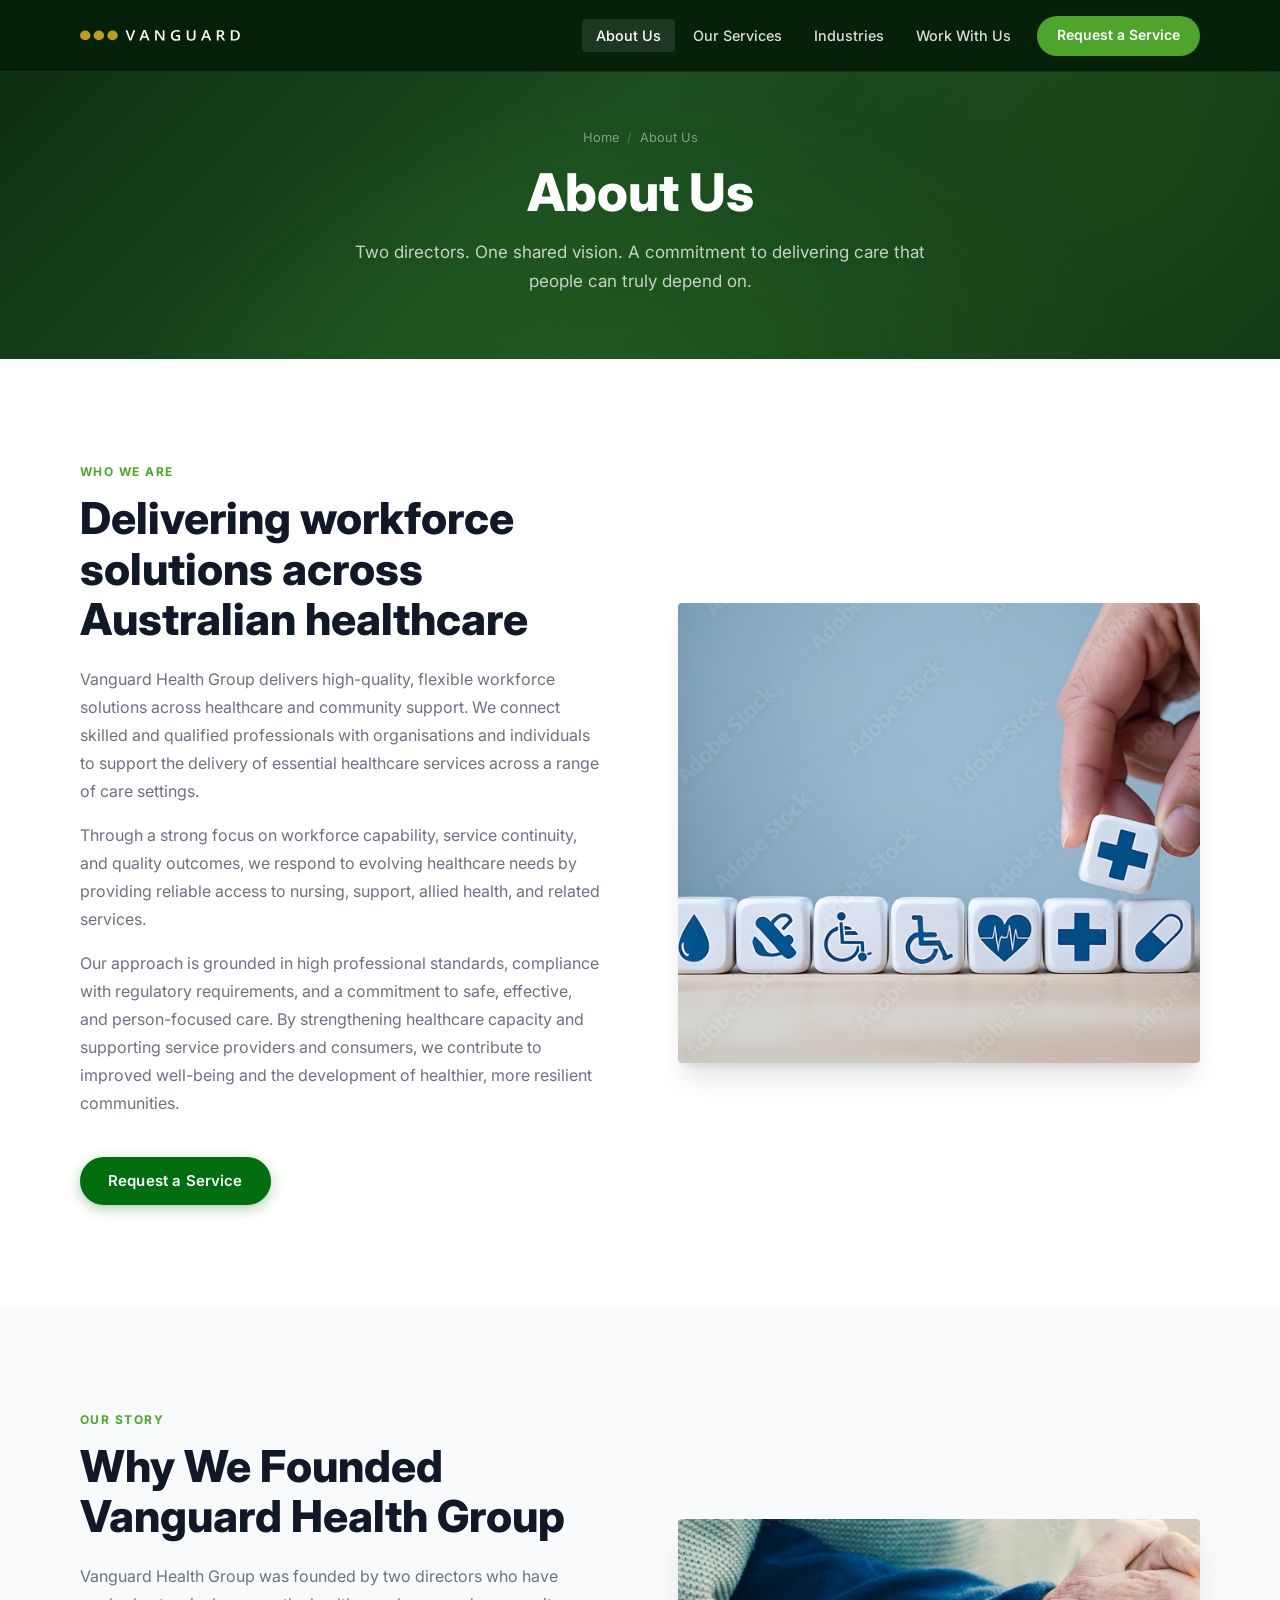
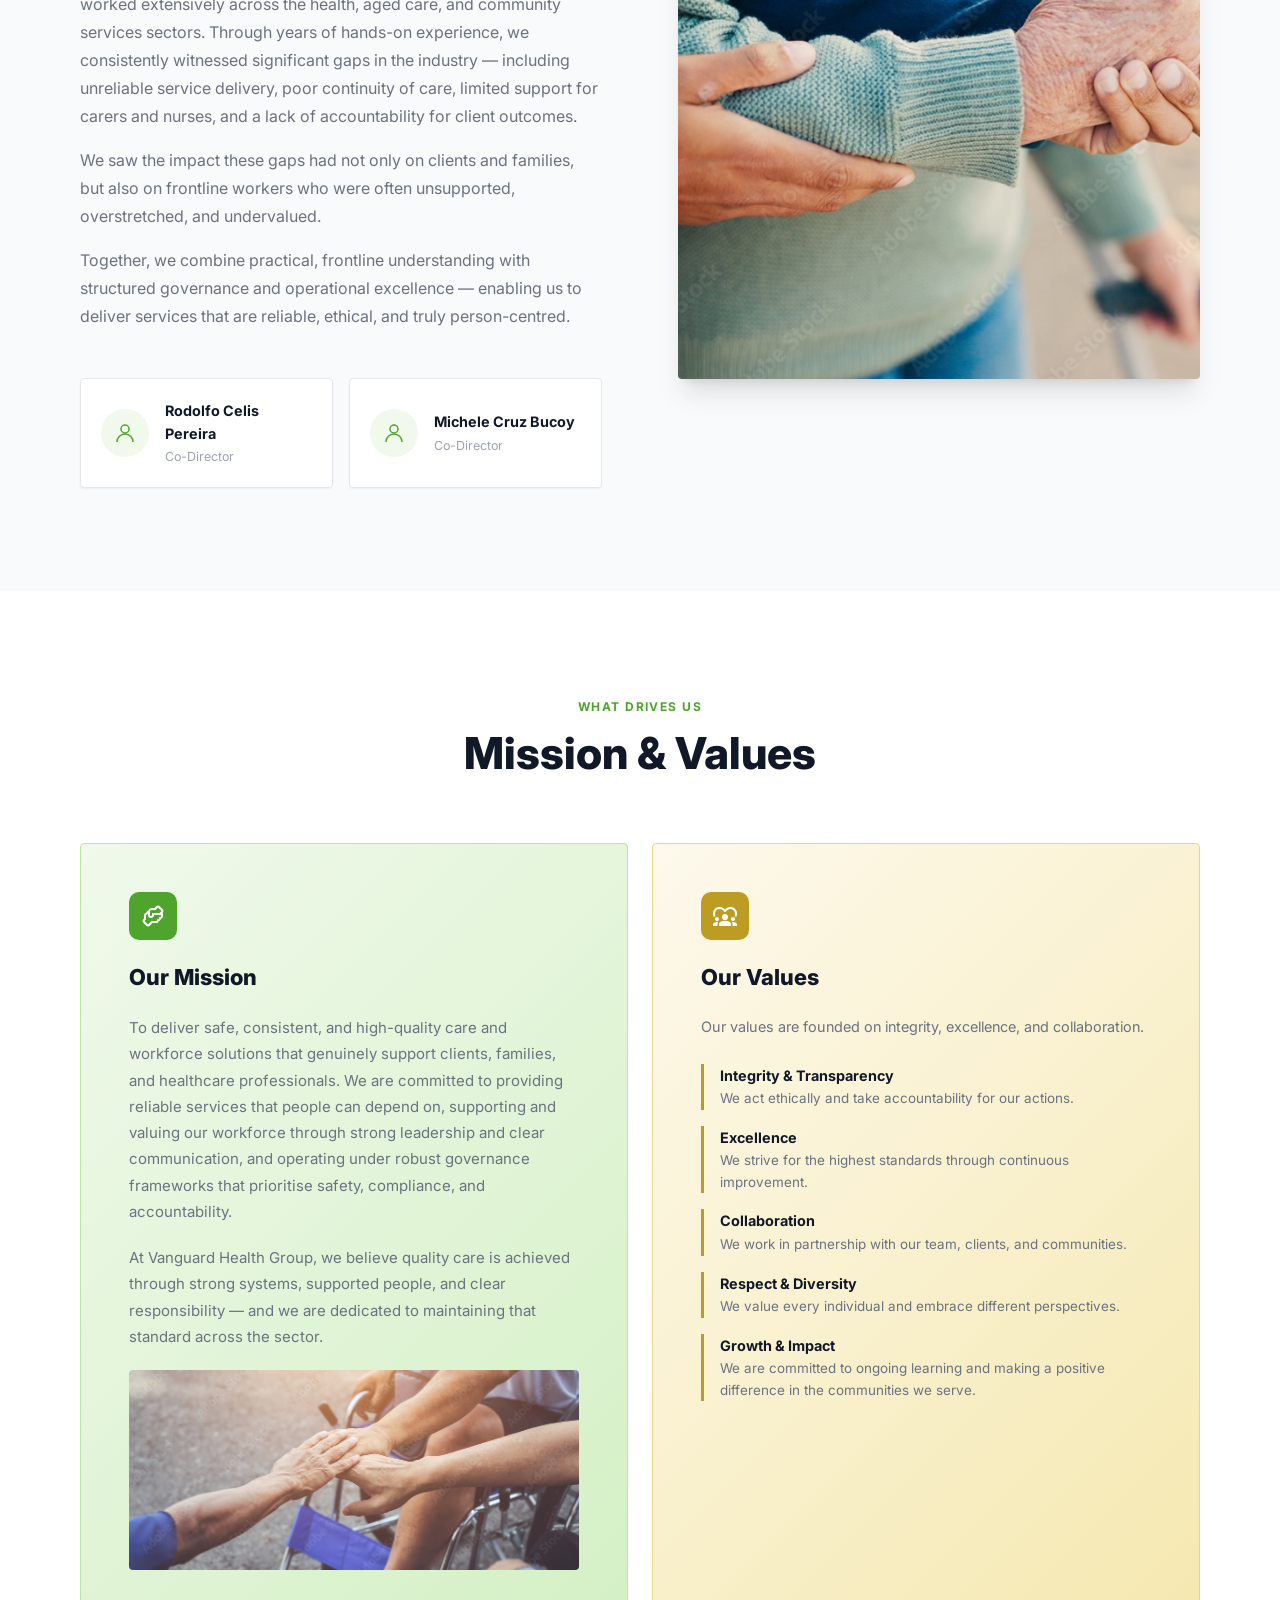
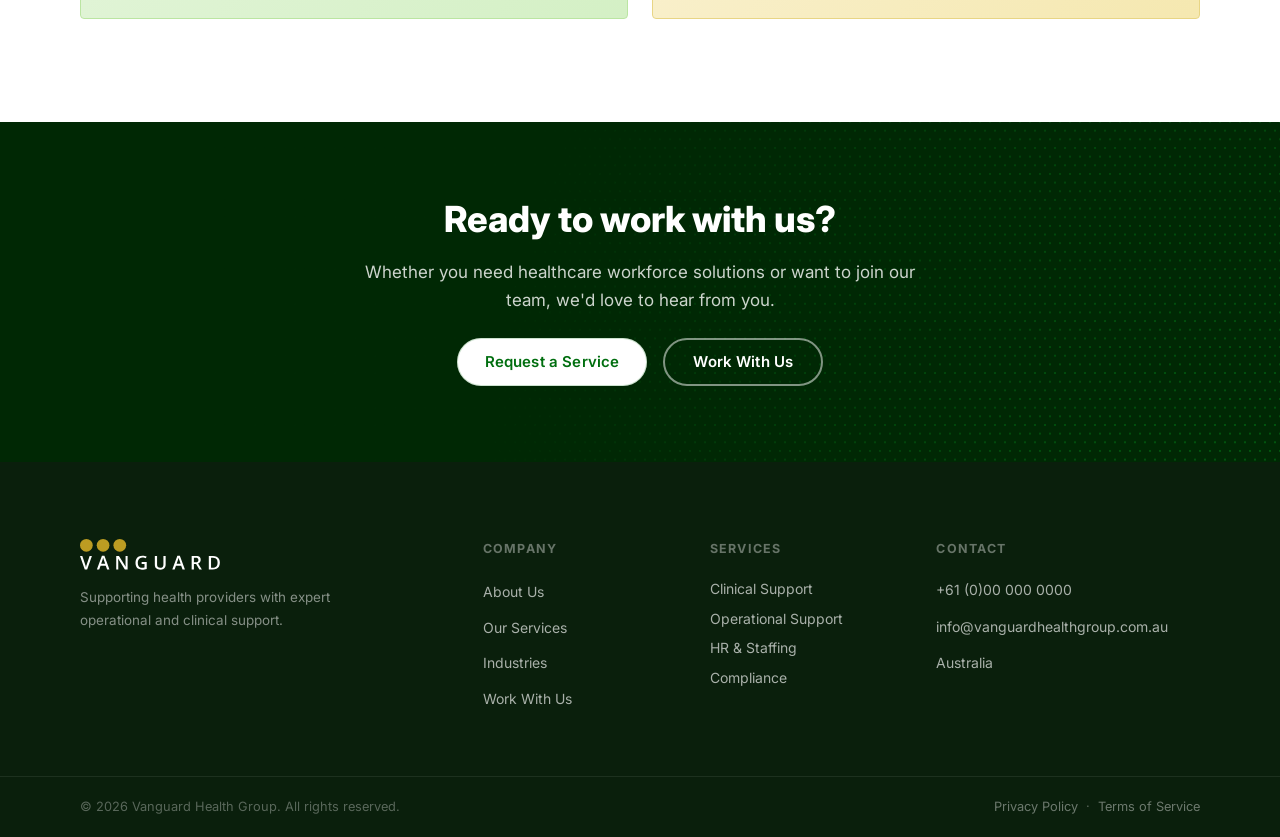
==== about.html @ d7f7c52b "Add mobile drawer, icon library, and brand logo updates - Left-side mobile nav drawer (Figma design)" ====
<!DOCTYPE html>
<html lang="en">
<head>
  <meta charset="UTF-8" />
  <meta name="viewport" content="width=device-width, initial-scale=1.0" />
  <meta name="description" content="Learn about Vanguard Health Group — our story, founding directors, mission, and values." />
  <title>About Us | Vanguard Health Group</title>
  <link rel="preconnect" href="https://fonts.googleapis.com" />
  <link rel="preconnect" href="https://fonts.gstatic.com" crossorigin />
  <link href="https://fonts.googleapis.com/css2?family=Inter:wght@300;400;500;600;700;800&display=swap" rel="stylesheet" />
  <link rel="stylesheet" href="css/styles.css" />
</head>
<body>

  <!-- ========== NAVIGATION ========== -->
  <header class="nav-wrapper" id="navbar">
    <nav class="nav container">
      <a href="index.html" class="nav-logo">
        <img src="brand_assets/Logo-TopNav.svg" alt="Vanguard Health Group" class="logo-img" />
      </a>
      <button class="nav-toggle" id="navToggle" aria-label="Toggle navigation" aria-expanded="false">
        <span></span><span></span><span></span>
      </button>
      <ul class="nav-links" id="navLinks" role="list">
        <li><a href="about.html"        class="nav-link active">About Us</a></li>
        <li><a href="services.html"     class="nav-link">Our Services</a></li>
        <li><a href="industries.html"   class="nav-link">Industries</a></li>
        <li><a href="work-with-us.html" class="nav-link">Work With Us</a></li>
        <li><a href="request.html"      class="nav-cta">Request a Service</a></li>
      </ul>
    </nav>
  </header>

  <!-- ========== MOBILE DRAWER ========== -->
  <div class="nav-drawer-overlay" id="navDrawerOverlay" aria-hidden="true"></div>
  <aside class="nav-drawer" id="navDrawer" aria-label="Site navigation" aria-hidden="true">
    <button class="drawer-close" id="drawerClose" aria-label="Close navigation">
      <svg viewBox="0 0 24 24" fill="none" stroke="currentColor" stroke-width="2" stroke-linecap="round" stroke-linejoin="round" aria-hidden="true"><line x1="18" y1="6" x2="6" y2="18"/><line x1="6" y1="6" x2="18" y2="18"/></svg>
    </button>
    <div class="drawer-logo">
      <img src="brand_assets/Logo-TopNav.svg" alt="Vanguard Health Group" class="drawer-logo-img" />
    </div>
    <div class="drawer-divider"></div>
    <nav class="drawer-nav">
      <a href="about.html" class="drawer-item active">
        <div class="drawer-icon"><img src="Icons/Individuals.svg" alt="" class="icon-img" /></div>
        <div class="drawer-labels">
          <span class="drawer-label">About Us</span>
          <span class="drawer-sub">Our story &amp; values</span>
        </div>
      </a>
      <div class="drawer-divider"></div>
      <a href="services.html" class="drawer-item">
        <div class="drawer-icon"><img src="Icons/Allied health.svg" alt="" class="icon-img" /></div>
        <div class="drawer-labels">
          <span class="drawer-label">Our Services</span>
          <span class="drawer-sub">Nursing, Support &amp; Allied health</span>
        </div>
      </a>
      <div class="drawer-divider"></div>
      <a href="industries.html" class="drawer-item">
        <div class="drawer-icon"><img src="Icons/Hospital.svg" alt="" class="icon-img" /></div>
        <div class="drawer-labels">
          <span class="drawer-label">Industries</span>
          <span class="drawer-sub">Sectors we support</span>
        </div>
      </a>
      <div class="drawer-divider"></div>
      <a href="work-with-us.html" class="drawer-item">
        <div class="drawer-icon"><img src="Icons/Nurse.svg" alt="" class="icon-img" /></div>
        <div class="drawer-labels">
          <span class="drawer-label">Work With Us</span>
          <span class="drawer-sub">Join our team</span>
        </div>
      </a>
      <div class="drawer-divider"></div>
      <a href="request.html" class="drawer-item">
        <div class="drawer-icon">
          <svg class="drawer-svg-icon" viewBox="0 0 24 24" fill="none" stroke="currentColor" stroke-width="1.5" stroke-linecap="round" stroke-linejoin="round" aria-hidden="true"><path d="M6.62 10.79a15.05 15.05 0 0 0 6.59 6.59l2.2-2.2a1 1 0 0 1 1.02-.24 11.36 11.36 0 0 0 3.57.57 1 1 0 0 1 1 1V20a1 1 0 0 1-1 1A17 17 0 0 1 3 4a1 1 0 0 1 1-1h3.5a1 1 0 0 1 1 1 11.36 11.36 0 0 0 .57 3.57 1 1 0 0 1-.25 1.02z"/></svg>
        </div>
        <div class="drawer-labels">
          <span class="drawer-label">Request a Service</span>
          <span class="drawer-sub">Contact us to request our services</span>
        </div>
      </a>
      <div class="drawer-divider"></div>
    </nav>
    <div class="drawer-footer">
      <p><a href="tel:+61000000000">+61 000 000 000</a></p>
      <p><a href="mailto:info@vanguardhealthgroup.com.au">info@vanguardhealthgroup.com.au</a></p>
      <p>&copy; 2026 Vanguard Health Group.<br>All rights reserved.</p>
    </div>
  </aside>

  <main>

    <!-- ========== PAGE HERO ========== -->
    <div class="page-hero">
      <div class="page-hero-content container">
        <nav class="breadcrumb" aria-label="Breadcrumb">
          <a href="index.html">Home</a>
          <span class="breadcrumb-sep" aria-hidden="true">/</span>
          <span>About Us</span>
        </nav>
        <h1>About Us</h1>
        <p>Two directors. One shared vision. A commitment to delivering care that people can truly depend on.</p>
      </div>
    </div>

    <!-- ========== WHO WE ARE ========== -->
    <section class="section" aria-labelledby="who-we-are-heading">
      <div class="container split-layout">
        <div class="split-content">
          <span class="section-label">Who We Are</span>
          <h2 id="who-we-are-heading" class="section-heading">Delivering workforce solutions across Australian healthcare</h2>
          <p class="section-text">
            Vanguard Health Group delivers high-quality, flexible workforce solutions across healthcare and community support. We connect skilled and qualified professionals with organisations and individuals to support the delivery of essential healthcare services across a range of care settings.
          </p>
          <p class="section-text">
            Through a strong focus on workforce capability, service continuity, and quality outcomes, we respond to evolving healthcare needs by providing reliable access to nursing, support, allied health, and related services.
          </p>
          <p class="section-text">
            Our approach is grounded in high professional standards, compliance with regulatory requirements, and a commitment to safe, effective, and person-focused care. By strengthening healthcare capacity and supporting service providers and consumers, we contribute to improved well-being and the development of healthier, more resilient communities.
          </p>
          <a href="request.html" class="btn btn-primary">Request a Service</a>
        </div>
        <div class="split-visual">
          <img
            src="brand_assets/AboutUs_Delivering workforce.jpeg"
            alt="Vanguard Health Group workforce professionals"
            class="split-img"
          />
        </div>
      </div>
    </section>

    <!-- ========== WHY WE FOUNDED ========== -->
    <section class="section founders-section" aria-labelledby="founders-heading">
      <div class="container split-layout split-layout--reverse">
        <div class="split-visual">
          <img
            src="brand_assets/AboutUs_Whywefounded.jpeg"
            alt="Vanguard Health Group founders and community"
            class="split-img"
          />
        </div>
        <div class="split-content">
          <span class="section-label">Our Story</span>
          <h2 id="founders-heading" class="section-heading">Why We Founded Vanguard Health Group</h2>
          <p class="section-text">
            Vanguard Health Group was founded by two directors who have worked extensively across the health, aged care, and community services sectors. Through years of hands-on experience, we consistently witnessed significant gaps in the industry — including unreliable service delivery, poor continuity of care, limited support for carers and nurses, and a lack of accountability for client outcomes.
          </p>
          <p class="section-text">
            We saw the impact these gaps had not only on clients and families, but also on frontline workers who were often unsupported, overstretched, and undervalued.
          </p>
          <p class="section-text">
            Together, we combine practical, frontline understanding with structured governance and operational excellence — enabling us to deliver services that are reliable, ethical, and truly person-centred.
          </p>
          <div class="directors-grid">
            <div class="director-card">
              <div class="director-avatar" aria-hidden="true">
                <svg viewBox="0 0 24 24" fill="none" stroke="currentColor" stroke-width="1.5"><circle cx="12" cy="8" r="4"/><path d="M20 21a8 8 0 1 0-16 0"/></svg>
              </div>
              <div class="director-info">
                <strong>Rodolfo Celis Pereira</strong>
                <span>Co-Director</span>
              </div>
            </div>
            <div class="director-card">
              <div class="director-avatar" aria-hidden="true">
                <svg viewBox="0 0 24 24" fill="none" stroke="currentColor" stroke-width="1.5"><circle cx="12" cy="8" r="4"/><path d="M20 21a8 8 0 1 0-16 0"/></svg>
              </div>
              <div class="director-info">
                <strong>Michele Cruz Bucoy</strong>
                <span>Co-Director</span>
              </div>
            </div>
          </div>
        </div>
      </div>
    </section>

    <!-- ========== MISSION & VALUES ========== -->
    <section class="section mission-section" aria-labelledby="mission-heading">
      <div class="container">
        <div class="section-header">
          <span class="section-label">What Drives Us</span>
          <h2 id="mission-heading" class="section-heading">Mission &amp; Values</h2>
        </div>
        <div class="mission-grid">
          <div class="mission-card mission-card--green">
            <div class="mission-icon" aria-hidden="true">
              <img src="Icons/Mission.svg" alt="" class="icon-img" />
            </div>
            <h3>Our Mission</h3>
            <p>
              To deliver safe, consistent, and high-quality care and workforce solutions that genuinely support clients, families, and healthcare professionals. We are committed to providing reliable services that people can depend on, supporting and valuing our workforce through strong leadership and clear communication, and operating under robust governance frameworks that prioritise safety, compliance, and accountability.
            </p>
            <p>
              At Vanguard Health Group, we believe quality care is achieved through strong systems, supported people, and clear responsibility — and we are dedicated to maintaining that standard across the sector.
            </p>
            <img
              src="brand_assets/AboutUs_Mission&Values.jpeg"
              alt="Vanguard Health Group mission in action"
              class="card-img"
            />
          </div>
          <div class="mission-card mission-card--gold">
            <div class="mission-icon" aria-hidden="true">
              <img src="Icons/Values.svg" alt="" class="icon-img" />
            </div>
            <h3>Our Values</h3>
            <p style="font-size:.9rem;color:var(--text-light);line-height:1.7;margin-bottom:.25rem;">
              Our values are founded on integrity, excellence, and collaboration.
            </p>
            <ul class="values-list">
              <li>
                <strong>Integrity &amp; Transparency</strong>
                <span>We act ethically and take accountability for our actions.</span>
              </li>
              <li>
                <strong>Excellence</strong>
                <span>We strive for the highest standards through continuous improvement.</span>
              </li>
              <li>
                <strong>Collaboration</strong>
                <span>We work in partnership with our team, clients, and communities.</span>
              </li>
              <li>
                <strong>Respect &amp; Diversity</strong>
                <span>We value every individual and embrace different perspectives.</span>
              </li>
              <li>
                <strong>Growth &amp; Impact</strong>
                <span>We are committed to ongoing learning and making a positive difference in the communities we serve.</span>
              </li>
            </ul>
          </div>
        </div>
      </div>
    </section>

    <!-- ========== CTA BANNER ========== -->
    <section class="cta-banner" aria-labelledby="about-cta-heading">
      <div class="cta-dots-bg" aria-hidden="true"></div>
      <div class="container cta-banner-inner">
        <h2 id="about-cta-heading">Ready to work with us?</h2>
        <p>Whether you need healthcare workforce solutions or want to join our team, we'd love to hear from you.</p>
        <div class="cta-banner-actions">
          <a href="request.html"      class="btn btn-secondary">Request a Service</a>
          <a href="work-with-us.html" class="btn btn-outline">Work With Us</a>
        </div>
      </div>
    </section>

  </main>

  <!-- ========== FOOTER ========== -->
  <footer class="footer">
    <div class="container footer-grid">
      <div class="footer-brand">
        <a href="index.html" class="footer-brand-logo">
          <img src="brand_assets/Logo-Footer.svg" alt="Vanguard Health Group" class="footer-logo-img" />
        </a>
        <p class="footer-desc">Supporting health providers with expert operational and clinical support.</p>
      </div>
      <div class="footer-nav">
        <h4>Company</h4>
        <ul role="list">
          <li><a href="about.html">About Us</a></li>
          <li><a href="services.html">Our Services</a></li>
          <li><a href="industries.html">Industries</a></li>
          <li><a href="work-with-us.html">Work With Us</a></li>
        </ul>
      </div>
      <div class="footer-services">
        <h4>Services</h4>
        <ul role="list">
          <li>Clinical Support</li>
          <li>Operational Support</li>
          <li>HR &amp; Staffing</li>
          <li>Compliance</li>
        </ul>
      </div>
      <div class="footer-contact">
        <h4>Contact</h4>
        <address>
          <p><a href="tel:+61000000000">+61 (0)00 000 0000</a></p>
          <p><a href="mailto:info@vanguardhealthgroup.com.au">info@vanguardhealthgroup.com.au</a></p>
          <p>Australia</p>
        </address>
      </div>
    </div>
    <div class="footer-bottom">
      <div class="container footer-bottom-inner">
        <p>&copy; 2026 Vanguard Health Group. All rights reserved.</p>
        <p class="footer-legal"><a href="#">Privacy Policy</a> &nbsp;&middot;&nbsp; <a href="#">Terms of Service</a></p>
      </div>
    </div>
  </footer>

  <script src="js/main.js"></script>
</body>
</html>
---- css/styles.css ----
/* ============================================================
   VANGUARD HEALTH GROUP — Stylesheet
   Brand: Green #4fa42d / Gold #BC9C22
   ============================================================ */

/* ── Variables ───────────────────────────────────────────── */
:root {
  --green-main:     #4fa42d;
  --green-dark:     #006E0F;
  --green-light:    #73c93f;
  --green-inactive: #bbe5a2;
  --green-bg:       #f0f9eb;

  --gold-main:  #BC9C22;
  --gold-dark:  #9b7818;
  --gold-light: #d0b427;

  --white:    #ffffff;
  --gray-50:  #f9fafb;
  --gray-100: #f3f4f6;
  --gray-200: #e5e7eb;
  --gray-300: #d1d5db;
  --gray-400: #9ca3af;
  --gray-600: #4b5563;
  --gray-700: #374151;
  --gray-800: #1f2937;
  --gray-900: #111827;

  --text:       #1f2937;
  --text-light: #6b7280;
  --text-muted: #9ca3af;

  --shadow-sm:  0 1px 2px 0 rgba(0,0,0,.05);
  --shadow-md:  0 4px 6px -1px rgba(0,0,0,.1), 0 2px 4px -2px rgba(0,0,0,.1);
  --shadow-lg:  0 10px 15px -3px rgba(0,0,0,.1), 0 4px 6px -4px rgba(0,0,0,.1);
  --shadow-xl:  0 20px 25px -5px rgba(0,0,0,.1), 0 8px 10px -6px rgba(0,0,0,.1);

  --radius-sm: 4px;
  --radius:    10px;
  --radius-lg: 4px;
  --radius-xl: 4px;

  --transition: 0.25s ease;
  --font: 'Inter', system-ui, -apple-system, sans-serif;
  --max-w: 1200px;
  --nav-h: 72px;

  /* ── Button token system ─────────────────────────────────── */
  --btn-primary:              var(--green-main);
  --btn-primary-dark:         var(--green-dark);
  --btn-primary-hover:        rgba(79,164,45,.10);
  --btn-primary-hover-dark:   rgba(0,110,15,.10);
  --btn-neutral:              #5c5c5c;
  --btn-neutral-dark:         #414958;
  --btn-neutral-hover:        #626d84;
  --btn-neutral-hover-dark:   #363d49;
  --btn-neutral-soft:         #ebebeb;
  --btn-focus-ring:           var(--green-main);
  --btn-text:                 #5c5c5c;
  --btn-text-hover:           #171717;
  --btn-hover-overlay:        rgba(43,48,59,.05);
  --btn-shadow-base:          0px 1px 2px 0px rgba(14,18,27,.06);
  --btn-shadow-primary:       var(--btn-shadow-base), inset 0 0 0 1px var(--btn-primary);
  --btn-shadow-neutral:       var(--btn-shadow-base), inset 0 0 0 1px var(--btn-neutral-soft);
  --btn-shadow-focus:         0 0 0 3px var(--btn-focus-ring);
  --btn-border-radius:        100px;
  --btn-font-weight:          600;
  --btn-font-size:            .9375rem;
  --btn-transition:           background-color .15s ease-in-out,
                              box-shadow .15s ease-in-out,
                              color .15s ease-in-out,
                              transform .15s ease-in-out;
}

/* ── Reset ───────────────────────────────────────────────── */
*,
*::before,
*::after { box-sizing: border-box; margin: 0; padding: 0; }

html {
  scroll-behavior: smooth;
  scroll-padding-top: var(--nav-h);
  font-size: 16px;
  -webkit-text-size-adjust: 100%;
}

body {
  font-family: var(--font);
  color: var(--text);
  background: var(--white);
  line-height: 1.6;
  -webkit-font-smoothing: antialiased;
}

img, svg { display: block; }
a { color: inherit; text-decoration: none; }
ul { list-style: none; }
button { cursor: pointer; border: none; background: none; font-family: inherit; }
input, select, textarea { font-family: inherit; }

/* ── Utility ─────────────────────────────────────────────── */
.container {
  max-width: var(--max-w);
  margin-inline: auto;
  padding-inline: clamp(1rem, 4vw, 2.5rem);
}

.section {
  padding-block: clamp(4rem, 8vw, 7rem);
}

.section-label {
  display: inline-block;
  font-size: 0.75rem;
  font-weight: 700;
  letter-spacing: 0.12em;
  text-transform: uppercase;
  color: var(--green-main);
  margin-bottom: 0.75rem;
}

.section-label--light { color: var(--green-light); }

.section-heading {
  font-size: clamp(1.75rem, 3.5vw, 2.75rem);
  font-weight: 800;
  line-height: 1.15;
  color: var(--gray-900);
  margin-bottom: 1.25rem;
}

.section-heading--light { color: var(--white); }

.section-text {
  font-size: 1rem;
  color: var(--text-light);
  line-height: 1.75;
  margin-bottom: 1rem;
  max-width: 60ch;
}

.section-text--light { color: rgba(255,255,255,.82); }

.section-header {
  text-align: center;
  max-width: 680px;
  margin-inline: auto;
  margin-bottom: clamp(2.5rem, 5vw, 4rem);
}

.section-intro {
  font-size: 1.0625rem;
  color: var(--text-light);
}

/* ── Button System ───────────────────────────────────────── */
.btn {
  position: relative;
  overflow: hidden;
  display: inline-flex;
  align-items: center;
  justify-content: center;
  gap: .5rem;
  padding: 0 1.75rem;
  height: 48px;
  min-width: 160px;
  border-radius: var(--btn-border-radius);
  font-size: var(--btn-font-size);
  font-weight: var(--btn-font-weight);
  letter-spacing: .01em;
  white-space: nowrap;
  border: 0;
  cursor: pointer;
  font-family: var(--font);
  line-height: 1.25rem;
  text-align: center;
  text-decoration: none;
  transition: var(--btn-transition);
}

.btn:focus-visible {
  outline: none;
  box-shadow: var(--btn-shadow-focus);
}

.btn:disabled { opacity: .5; cursor: not-allowed; }
.btn svg { width: 16px; height: 16px; flex-shrink: 0; }

/* Size modifiers */
.btn--sm  { height: 40px; padding: 0 1.25rem; font-size: .875rem;  min-width: 120px; }
.btn--xs  { height: 34px; padding: 0 1rem;    font-size: .8125rem; min-width: 0; }
.btn--xxs { height: 28px; padding: 0 .75rem;  font-size: .75rem;   min-width: 0; }
.btn--full { width: 100%; min-width: 0; }
.btn--icon { width: 48px; padding: 0; min-width: 0; }

/* Primary filled — green dark */
.btn-primary {
  background: var(--green-dark);
  color: var(--white);
  box-shadow: var(--btn-shadow-base), 0 4px 14px rgba(0,110,15,.3);
}
.btn-primary:hover:not(:disabled) {
  background: var(--green-main);
  box-shadow: 0 6px 20px rgba(79,164,45,.35);
  transform: translateY(-1px);
}

/* Primary stroke — outlined green */
.btn-primary-stroke {
  background: var(--white);
  color: var(--btn-primary);
  box-shadow: var(--btn-shadow-primary);
}
.btn-primary-stroke:hover:not(:disabled) {
  background: var(--btn-primary-hover);
  box-shadow: var(--btn-shadow-base);
}

/* Primary lighter — tinted green bg */
.btn-primary-lighter {
  background: color-mix(in srgb, var(--btn-primary) 10%, transparent);
  color: var(--btn-primary);
}
.btn-primary-lighter:hover:not(:disabled) {
  background: color-mix(in srgb, var(--btn-primary) 20%, transparent);
}

/* Primary ghost — text only */
.btn-primary-ghost { color: var(--btn-primary); }
.btn-primary-ghost:hover:not(:disabled) {
  background: var(--btn-primary-hover);
}

/* Secondary — white with green-dark text */
.btn-secondary {
  background: var(--white);
  color: var(--green-dark);
  box-shadow: var(--btn-shadow-base), inset 0 0 0 1px rgba(0,110,15,.2);
}
.btn-secondary:hover:not(:disabled) {
  background: var(--green-bg);
  box-shadow: var(--btn-shadow-base), inset 0 0 0 1px var(--green-dark);
  transform: translateY(-1px);
}

/* Neutral filled */
.btn-neutral-filled {
  background: var(--btn-neutral);
  color: var(--white);
  box-shadow: var(--btn-shadow-base);
}
.btn-neutral-filled:hover:not(:disabled) {
  background: var(--btn-neutral-hover);
}

/* Neutral stroke */
.btn-neutral-stroke {
  background: var(--white);
  color: var(--btn-text);
  box-shadow: var(--btn-shadow-neutral);
}
.btn-neutral-stroke:hover:not(:disabled) {
  color: var(--btn-text-hover);
  background: transparent;
}

/* Neutral lighter */
.btn-neutral-lighter {
  background: color-mix(in srgb, var(--btn-neutral) 10%, transparent);
  color: var(--btn-neutral);
}
.btn-neutral-lighter:hover:not(:disabled) {
  background: color-mix(in srgb, var(--btn-neutral) 20%, transparent);
}

/* Neutral ghost */
.btn-neutral-ghost { color: var(--btn-neutral); }
.btn-neutral-ghost:hover:not(:disabled) {
  background: var(--btn-hover-overlay);
}

/* Outline light — for dark backgrounds */
.btn-outline {
  background: transparent;
  color: var(--white);
  border: 2px solid rgba(255,255,255,.5);
}
.btn-outline:hover:not(:disabled) {
  background: rgba(255,255,255,.10);
  border-color: var(--white);
}

/* Outline dark — for light backgrounds */
.btn-outline-dark {
  background: transparent;
  color: var(--btn-primary);
  box-shadow: var(--btn-shadow-primary);
}
.btn-outline-dark:hover:not(:disabled) {
  background: var(--btn-primary-hover);
  box-shadow: var(--btn-shadow-base);
  color: var(--btn-primary-dark);
}

/* ── Interactive hover buttons ───────────────────────────── */
/* Blob colour + hover text colour per variant */
.btn-primary      { --btn-blob: var(--green-light);  --btn-hover-text: var(--white); }
.btn-secondary    { --btn-blob: var(--green-dark);   --btn-hover-text: var(--white); }
.btn-outline      { --btn-blob: var(--white);         --btn-hover-text: var(--green-dark); }
.btn-outline-dark { --btn-blob: var(--green-dark);   --btn-hover-text: var(--white); }
.nav-cta          { --btn-blob: var(--green-dark);   --btn-hover-text: var(--white);
                    position: relative; overflow: hidden; }

/* Label — slides right and fades out on hover */
.btn-text {
  position: relative;
  z-index: 1;
  display: inline-flex;
  align-items: center;
  justify-content: center;
  gap: 0.5rem;
  transition: transform 0.3s ease, opacity 0.3s ease;
}

.btn:hover .btn-text,
.nav-cta:hover .btn-text {
  transform: translateX(2.5rem);
  opacity: 0;
}

/* Hover content (text + arrow) — slides in from the right */
.btn-hover-content {
  position: absolute;
  inset: 0;
  z-index: 2;
  display: flex;
  align-items: center;
  justify-content: center;
  gap: 0.375rem;
  color: var(--btn-hover-text, var(--white));
  transform: translateX(2.5rem);
  opacity: 0;
  transition: transform 0.3s ease, opacity 0.3s ease;
  pointer-events: none;
  white-space: nowrap;
  font-size: inherit;
  font-weight: inherit;
}

.btn-hover-content svg { flex-shrink: 0; }

.btn:hover .btn-hover-content,
.nav-cta:hover .btn-hover-content {
  transform: translateX(-0.25rem);
  opacity: 1;
}

/* Blob — expands from left-centre to fill the button */
.btn-blob {
  position: absolute;
  left: 15%;
  top: 50%;
  width: 1rem;
  height: 1rem;
  border-radius: 50%;
  background: var(--btn-blob, var(--green-main));
  transform: translateY(-50%) scale(0);
  transition: transform 0.4s cubic-bezier(0.25, 0.46, 0.45, 0.94);
  z-index: 0;
  pointer-events: none;
}

.btn:hover .btn-blob,
.nav-cta:hover .btn-blob {
  transform: translateY(-50%) scale(100);
}

/* ── Logo ────────────────────────────────────────────────── */
.logo-img {
  height: 18px;
  width: auto;
  display: block;
}

.logo-img--white {
  filter: brightness(0) invert(1);
}

/* ── Icon image library ───────────────────────────────────── */
.icon-img {
  width: 24px;
  height: 24px;
  display: block;
  flex-shrink: 0;
  transition: filter 0.2s ease;
}

/* Dark green sections → white icons */
.commitment-section .icon-img,
.mission-card--green .icon-img,
.mission-card--gold .icon-img {
  filter: brightness(0) invert(1);
}

/* Light sections → brand green icons */
.service-icon .icon-img,
.preview-card-icon .icon-img,
.industry-icon .icon-img,
.image-placeholder-icon .icon-img {
  filter: brightness(0) saturate(100%) invert(49%) sepia(83%) saturate(406%) hue-rotate(69deg) brightness(98%) contrast(91%);
}

/* ── Image Placeholders ───────────────────────────────────── */
.image-placeholder {
  background: linear-gradient(135deg, var(--gray-100) 0%, var(--green-bg) 100%);
  border: 2px dashed var(--green-inactive);
  border-radius: var(--radius-lg);
  display: flex;
  flex-direction: column;
  align-items: center;
  justify-content: center;
  gap: 0.75rem;
  color: var(--green-main);
  font-size: 0.8125rem;
  font-weight: 500;
  padding: 2rem;
  min-height: 200px;
  width: 100%;
}

.image-placeholder--tall   { min-height: 420px; }
.image-placeholder--medium { min-height: 300px; }
.image-placeholder--wide   { min-height: 260px; }

.image-placeholder-icon svg {
  width: 2.5rem;
  height: 2.5rem;
  stroke: var(--green-main);
  opacity: 0.45;
}

/* ── NAVIGATION ──────────────────────────────────────────── */
.nav-wrapper {
  position: fixed;
  top: 0; left: 0; right: 0;
  z-index: 1000;
  height: var(--nav-h);
  background: rgba(6, 32, 10, 0.96);
  backdrop-filter: blur(12px);
  -webkit-backdrop-filter: blur(12px);
  border-bottom: 1px solid rgba(255,255,255,0.08);
  transition: background var(--transition), box-shadow var(--transition);
}

.nav-wrapper.scrolled {
  background: rgba(6, 32, 10, 0.5);
  box-shadow: none;
}

.nav {
  display: flex;
  align-items: center;
  justify-content: space-between;
  height: 100%;
  gap: 2rem;
}

.nav-logo {
  display: flex;
  align-items: center;
  gap: 0.75rem;
  flex-shrink: 0;
  text-decoration: none;
}

.nav-logo .logo-img {
  width: 160px;
  height: auto;
}

.nav-links {
  display: flex;
  align-items: center;
  gap: 0.25rem;
}

.nav-link {
  padding: 0.5rem 0.875rem;
  font-size: 0.9rem;
  font-weight: 500;
  color: rgba(255,255,255,0.85);
  border-radius: var(--radius-sm);
  transition: color var(--transition), background var(--transition);
  white-space: nowrap;
  text-decoration: none;
}

.nav-link:hover,
.nav-link.active {
  color: var(--white);
  background: rgba(255,255,255,0.1);
}

.nav-cta {
  padding: 0 1.25rem;
  height: 40px;
  background: var(--green-main);
  color: var(--white);
  border-radius: 100px;
  font-size: 0.875rem;
  font-weight: 600;
  display: inline-flex;
  align-items: center;
  transition: all var(--transition);
  white-space: nowrap;
  margin-left: 0.5rem;
  text-decoration: none;
}

.nav-cta:hover {
  background: var(--green-dark);
  box-shadow: 0 4px 12px rgba(79,164,45,.3);
  transform: translateY(-1px);
}

.nav-cta.active {
  background: var(--green-dark);
}

.nav-toggle {
  display: none;
  flex-direction: column;
  gap: 5px;
  padding: 0.5rem;
  border-radius: var(--radius-sm);
}

.nav-toggle span {
  display: block;
  width: 22px;
  height: 2px;
  background: rgba(255,255,255,0.9);
  border-radius: 2px;
  transition: all var(--transition);
}

.nav-toggle.open span:nth-child(1) { transform: translateY(7px) rotate(45deg); }
.nav-toggle.open span:nth-child(2) { opacity: 0; }
.nav-toggle.open span:nth-child(3) { transform: translateY(-7px) rotate(-45deg); }

/* ── PAGE HERO (inner pages) ─────────────────────────────── */
.page-hero {
  padding: calc(var(--nav-h) + 3.5rem) 0 4rem;
  background:
    radial-gradient(ellipse at 50% 110%, rgba(79,164,45,.18) 0%, transparent 55%),
    linear-gradient(135deg, #0d2b10 0%, #1a4d1f 45%, #0f3815 100%);
  text-align: center;
  position: relative;
  overflow: hidden;
}

.page-hero::after {
  content: '';
  position: absolute;
  top: -50%;
  right: -15%;
  width: 50%;
  height: 200%;
  background: radial-gradient(ellipse, rgba(188,156,34,.06) 0%, transparent 70%);
  pointer-events: none;
}

.page-hero-content {
  position: relative;
  z-index: 1;
  max-width: 680px;
  margin-inline: auto;
}

.breadcrumb {
  display: flex;
  align-items: center;
  justify-content: center;
  gap: 0.5rem;
  font-size: 0.8rem;
  color: rgba(255,255,255,.45);
  margin-bottom: 1rem;
}

.breadcrumb a {
  color: rgba(255,255,255,.45);
  transition: color var(--transition);
}

.breadcrumb a:hover { color: var(--green-light); }
.breadcrumb-sep { color: rgba(255,255,255,.25); }

.page-hero h1 {
  font-size: clamp(2rem, 4.5vw, 3.25rem);
  font-weight: 800;
  color: var(--white);
  line-height: 1.1;
  margin-bottom: 1rem;
}

.page-hero p {
  font-size: 1.0625rem;
  color: rgba(255,255,255,.75);
  line-height: 1.7;
  max-width: 52ch;
  margin-inline: auto;
}

/* ── Real images ─────────────────────────────────────────── */

/* Hero background image */
.hero-img {
  position: absolute;
  inset: 0;
  width: 100%;
  height: 100%;
  object-fit: cover;
  object-position: center 30%;
  display: block;
}

/* Split-layout photo */
.split-img {
  width: 100%;
  height: 100%;
  min-height: 460px;
  max-height: 580px;
  object-fit: cover;
  object-position: center;
  border-radius: 4px;
  display: block;
  box-shadow: var(--shadow-xl);
}

/* Secondary photo on form pages — larger so it balances the form */
.split-img--medium {
  min-height: 400px;
  max-height: 520px;
  border-radius: 4px;
  box-shadow: var(--shadow-lg);
}

/* No shadow modifier (e.g. PNG with transparent/light bg) */
.split-img--no-shadow {
  box-shadow: none;
}

/* Full-width image inside a card (mission section) */
.card-img {
  width: 100%;
  height: 200px;
  object-fit: cover;
  object-position: center;
  border-radius: 4px;
  display: block;
  margin-top: auto;
}

/* ── HERO (home) ─────────────────────────────────────────── */
.hero {
  position: relative;
  min-height: 100svh;
  display: flex;
  align-items: center;
  padding-top: var(--nav-h);
  overflow: hidden;
}

.hero-media {
  position: absolute;
  inset: 0;
  z-index: 0;
}

/* .hero-video-placeholder is no longer used — hero now uses .hero-img */

.hero-overlay {
  position: absolute;
  inset: 0;
  /* Multi-layer: strong left darkening for text legibility + subtle vignette */
  background:
    linear-gradient(to right,  rgba(5,20,8,.88) 0%,  rgba(5,20,8,.65) 45%, rgba(5,20,8,.25) 100%),
    linear-gradient(to top,    rgba(5,20,8,.45) 0%,  transparent 35%),
    linear-gradient(to bottom, rgba(5,20,8,.25) 0%,  transparent 20%);
}

.hero-content {
  position: relative;
  z-index: 1;
  max-width: 700px;
  padding-block: 5rem;
}

.hero-badge {
  display: inline-flex;
  align-items: center;
  background: rgba(188,156,34,.15);
  border: 1px solid rgba(188,156,34,.4);
  color: #f0d060;
  font-size: 0.8rem;
  font-weight: 600;
  letter-spacing: 0.06em;
  text-transform: uppercase;
  padding: 0.4rem 1rem;
  border-radius: 100px;
  margin-bottom: 1.5rem;
}

.hero-heading {
  font-size: clamp(2.5rem, 6vw, 4.5rem);
  font-weight: 800;
  line-height: 1.08;
  color: var(--white);
  margin-bottom: 1.5rem;
  text-shadow: 0 2px 20px rgba(0,0,0,.3);
}

.hero-heading-accent { color: #7de455; }

.hero-text {
  font-size: clamp(1rem, 1.5vw, 1.1875rem);
  color: rgba(255,255,255,.85);
  line-height: 1.7;
  margin-bottom: 2.5rem;
  max-width: 52ch;
}

.hero-actions {
  display: flex;
  flex-wrap: wrap;
  gap: 1rem;
}

.hero-scroll-indicator {
  position: absolute;
  bottom: 2rem;
  left: 50%;
  transform: translateX(-50%);
  z-index: 1;
}

.scroll-dot {
  width: 6px;
  height: 6px;
  background: rgba(255,255,255,.7);
  border-radius: 50%;
  animation: scrollBounce 1.8s ease-in-out infinite;
}

@keyframes scrollBounce {
  0%, 100% { transform: translateY(0); opacity: .5; }
  50%       { transform: translateY(8px); opacity: 1; }
}

/* ── STATS BAR ───────────────────────────────────────────── */
.stats-bar {
  background: var(--white);
  border-bottom: 1px solid var(--gray-100);
  box-shadow: var(--shadow-lg);
}

.stats-grid {
  display: grid;
  grid-template-columns: 1fr auto 1fr auto 1fr auto 1fr;
  align-items: center;
  padding-block: 1.75rem;
}

.stat-item {
  display: flex;
  align-items: center;
  gap: 1rem;
  padding: 0.5rem 1.5rem;
}
.stat-item:first-child { padding-left: 0; }
.stat-item:last-child  { padding-right: 0; }

.stat-icon {
  flex-shrink: 0;
  width: 2.5rem;
  height: 2.5rem;
  background: var(--green-bg);
  border-radius: var(--radius);
  display: flex;
  align-items: center;
  justify-content: center;
  color: var(--green-main);
}
.stat-icon svg { width: 1.125rem; height: 1.125rem; }

.stat-text {
  display: flex;
  flex-direction: column;
  gap: 0.1rem;
}
.stat-text strong { font-size: .9rem; font-weight: 700; color: var(--gray-900); line-height: 1.3; }
.stat-text span   { font-size: .78rem; color: var(--text-muted); }

.stat-divider { width: 1px; height: 2.5rem; background: var(--gray-200); }

/* ── SPLIT LAYOUT ────────────────────────────────────────── */
.split-layout {
  display: grid;
  grid-template-columns: 1fr 1fr;
  gap: clamp(2.5rem, 6vw, 5rem);
  align-items: center;
}

.split-layout--reverse { direction: rtl; }
.split-layout--reverse > * { direction: ltr; }

.split-content {
  display: flex;
  flex-direction: column;
  align-items: flex-start;
}

.split-content .section-text { max-width: 52ch; }
.split-content .btn { margin-top: 1.5rem; }

/* ── COMMITMENT ──────────────────────────────────────────── */
.commitment-section {
  background: linear-gradient(135deg, var(--green-dark) 0%, #004d08 50%, #003306 100%);
  position: relative;
  overflow: hidden;
}

.commitment-section::before {
  content: '';
  position: absolute;
  top: -30%; right: -10%;
  width: 60%; height: 160%;
  background: radial-gradient(ellipse, rgba(79,164,45,.12) 0%, transparent 70%);
  pointer-events: none;
}

.commitment-header {
  text-align: center;
  margin-bottom: clamp(2.5rem, 5vw, 4rem);
}

.commitment-grid {
  display: grid;
  grid-template-columns: repeat(auto-fit, minmax(240px, 1fr));
  gap: 1.5rem;
}

/* Force exactly 3 columns (6 cards → 3+3) */
.commitment-grid--3col {
  grid-template-columns: repeat(3, 1fr);
}

.commitment-card {
  background: rgba(255,255,255,.06);
  border: 1px solid rgba(255,255,255,.1);
  border-radius: var(--radius-lg);
  padding: 2rem;
  transition: all var(--transition);
  backdrop-filter: blur(4px);
}

.commitment-card:hover {
  background: rgba(255,255,255,.1);
  border-color: rgba(255,255,255,.25);
  transform: translateY(-3px);
  box-shadow: 0 12px 32px rgba(0,0,0,.25);
}

.commitment-icon {
  width: 3rem; height: 3rem;
  background: rgba(255,255,255,.12);
  border-radius: var(--radius);
  display: flex;
  align-items: center;
  justify-content: center;
  margin-bottom: 1.25rem;
  color: var(--white);
}
.commitment-icon svg { width: 1.375rem; height: 1.375rem; }

.commitment-card h3 { font-size: 1.0625rem; font-weight: 700; color: var(--white); margin-bottom: .75rem; }
.commitment-card p  { font-size: .9rem; color: rgba(255,255,255,.72); line-height: 1.7; }

/* ── FOUNDERS / DIRECTORS ────────────────────────────────── */
.founders-section { background: var(--gray-50); }

.directors-grid {
  display: grid;
  grid-template-columns: 1fr 1fr;
  gap: 1rem;
  margin-top: 2rem;
}

.director-card {
  display: flex;
  align-items: center;
  gap: 1rem;
  background: var(--white);
  border: 1px solid var(--gray-200);
  border-radius: var(--radius-lg);
  padding: 1.25rem;
  box-shadow: var(--shadow-sm);
}

.director-avatar {
  flex-shrink: 0;
  width: 3rem; height: 3rem;
  background: var(--green-bg);
  border-radius: 50%;
  display: flex; align-items: center; justify-content: center;
  color: var(--green-main);
}
.director-avatar svg { width: 1.5rem; height: 1.5rem; }

.director-info { display: flex; flex-direction: column; gap: .15rem; }
.director-info strong { font-size: .9rem; font-weight: 700; color: var(--gray-900); }
.director-info span   { font-size: .78rem; color: var(--text-muted); }

/* ── MISSION & VALUES ────────────────────────────────────── */
.mission-section { background: var(--white); }

.mission-grid {
  display: grid;
  grid-template-columns: 1fr 1fr;
  gap: 1.5rem;
}

.mission-card {
  border-radius: var(--radius-xl);
  padding: clamp(2rem, 4vw, 3rem);
  display: flex;
  flex-direction: column;
  gap: 1.25rem;
}

.mission-card--green {
  background: linear-gradient(135deg, #f0f9eb 0%, #d4f0c5 100%);
  border: 1px solid var(--green-inactive);
}

.mission-card--gold {
  background: linear-gradient(135deg, #fdf9ec 0%, #f5e8b0 100%);
  border: 1px solid #e8d585;
}

.mission-icon {
  width: 3rem; height: 3rem;
  border-radius: var(--radius);
  display: flex; align-items: center; justify-content: center;
}

.mission-card--green .mission-icon { background: var(--green-main); color: var(--white); }
.mission-card--gold  .mission-icon { background: var(--gold-main);  color: var(--white); }
.mission-icon svg { width: 1.375rem; height: 1.375rem; }

.mission-card h3 { font-size: 1.375rem; font-weight: 800; color: var(--gray-900); }
.mission-card p  { font-size: .9375rem; color: var(--text-light); line-height: 1.75; }

.values-list {
  display: flex;
  flex-direction: column;
  gap: 1rem;
}
.values-list li {
  display: flex;
  flex-direction: column;
  gap: .1rem;
  padding-left: 1rem;
  border-left: 3px solid var(--gold-main);
}
.values-list li strong { font-size: .9rem; font-weight: 700; color: var(--gray-900); }
.values-list li span   { font-size: .84rem; color: var(--text-light); }

/* ── SERVICES ────────────────────────────────────────────── */
.services-section { background: var(--gray-50); }

.services-grid {
  display: grid;
  grid-template-columns: repeat(auto-fit, minmax(300px, 1fr));
  gap: 1.75rem;
}

.service-card {
  background: var(--white);
  border-radius: var(--radius-xl);
  overflow: hidden;
  box-shadow: var(--shadow-md);
  transition: all var(--transition);
  display: flex;
  flex-direction: column;
}

.service-card:hover {
  transform: translateY(-5px);
  box-shadow: var(--shadow-xl);
}

.service-image-wrap { position: relative; }

.service-image-wrap .image-placeholder {
  border-radius: 0;
  min-height: 200px;
  border: none;
  border-bottom: 1px solid var(--gray-200);
}

.service-badge {
  position: absolute;
  top: 1rem; left: 1rem;
  background: var(--green-main);
  color: var(--white);
  font-size: .7rem; font-weight: 700; letter-spacing: .08em;
  text-transform: uppercase;
  padding: .3rem .75rem;
  border-radius: 100px;
}

.service-body {
  padding: 1.75rem;
  display: flex;
  flex-direction: column;
  gap: .75rem;
  flex: 1;
}

.service-icon {
  width: 2.75rem; height: 2.75rem;
  background: var(--green-bg);
  border-radius: var(--radius);
  display: flex; align-items: center; justify-content: center;
  color: var(--green-main);
}
.service-icon svg { width: 1.25rem; height: 1.25rem; }

.service-body h3 { font-size: 1.1875rem; font-weight: 700; color: var(--gray-900); }
.service-body p  { font-size: .9rem; color: var(--text-light); line-height: 1.7; }

.service-list {
  display: flex;
  flex-direction: column;
  gap: .4rem;
  margin-top: .25rem;
}
.service-list li {
  font-size: .875rem;
  color: var(--text-light);
  padding-left: 1.25rem;
  position: relative;
}
.service-list li::before {
  content: '';
  position: absolute;
  left: 0; top: .5em;
  width: 6px; height: 6px;
  background: var(--green-main);
  border-radius: 50%;
}

.section-cta {
  text-align: center;
  margin-top: clamp(2.5rem, 4vw, 3.5rem);
}

/* ── HOME — services preview (compact) ───────────────────── */
.services-preview-grid {
  display: grid;
  grid-template-columns: repeat(auto-fit, minmax(280px, 1fr));
  gap: 1.5rem;
}

.preview-card {
  background: var(--white);
  border: 1px solid var(--gray-200);
  border-radius: var(--radius-xl);
  padding: 2rem;
  display: flex;
  flex-direction: column;
  gap: 1rem;
  transition: all var(--transition);
}

.preview-card:hover {
  border-color: var(--green-inactive);
  box-shadow: var(--shadow-lg);
  transform: translateY(-3px);
}

.preview-card-icon {
  width: 3rem; height: 3rem;
  background: var(--green-bg);
  border-radius: var(--radius-lg);
  display: flex; align-items: center; justify-content: center;
  color: var(--green-main);
}
.preview-card-icon svg { width: 1.375rem; height: 1.375rem; }

.preview-card h3 { font-size: 1.0625rem; font-weight: 700; color: var(--gray-900); }
.preview-card p  { font-size: .875rem; color: var(--text-light); line-height: 1.7; flex: 1; }

.preview-card-link {
  display: inline-flex;
  align-items: center;
  gap: .375rem;
  font-size: .875rem;
  font-weight: 600;
  color: var(--green-main);
  transition: gap var(--transition), color var(--transition);
}
.preview-card-link svg { width: 14px; height: 14px; }
.preview-card:hover .preview-card-link { gap: .625rem; color: var(--green-dark); }

/* ── INDUSTRIES ──────────────────────────────────────────── */
.industries-section { background: var(--white); }

.industries-grid {
  display: grid;
  grid-template-columns: repeat(auto-fill, minmax(200px, 1fr));
  gap: 1rem;
}

/* Force exactly 3 columns (6 items → 3+3) */
.industries-grid--3col {
  grid-template-columns: repeat(3, 1fr);
}

.industry-card {
  background: var(--gray-50);
  border: 1px solid var(--gray-200);
  border-radius: var(--radius-lg);
  padding: 1.5rem 1.25rem;
  display: flex;
  flex-direction: column;
  align-items: center;
  gap: .875rem;
  text-align: center;
  transition: all var(--transition);
}

.industry-card:hover {
  background: var(--green-bg);
  border-color: var(--green-inactive);
  transform: translateY(-3px);
  box-shadow: var(--shadow-md);
}

.industry-icon {
  width: 2.75rem; height: 2.75rem;
  background: var(--white);
  border-radius: var(--radius);
  display: flex; align-items: center; justify-content: center;
  color: var(--green-main);
  box-shadow: var(--shadow-sm);
  transition: all var(--transition);
}

.industry-card:hover .industry-icon {
  background: var(--green-main);
  color: var(--white);
  box-shadow: 0 4px 12px rgba(79,164,45,.3);
}

.industry-card:hover .industry-icon .icon-img {
  filter: brightness(0) invert(1) !important;
}

.industry-icon svg { width: 1.25rem; height: 1.25rem; }
.industry-card span { font-size: .875rem; font-weight: 600; color: var(--gray-700); line-height: 1.35; }

/* ── CTA BANNER ──────────────────────────────────────────── */
.cta-banner {
  background: #002804;
  padding: clamp(3.5rem, 6vw, 5rem) 0;
  position: relative;
  overflow: hidden;
}

/* Gradient-dots animated layer */
.cta-dots-bg {
  position: absolute;
  inset: 0;
  pointer-events: none;
  background-color: #002804;
  background-image:
    radial-gradient(circle at 50% 50%, transparent 1.5px, #002804 0 8px, transparent 8px),
    radial-gradient(circle at 50% 50%, transparent 1.5px, #002804 0 8px, transparent 8px),
    radial-gradient(circle at 50% 50%, rgba(0,120,20,0.4), transparent 60%),
    radial-gradient(circle at 50% 50%, rgba(0,55,8,0.5), transparent 60%),
    radial-gradient(circle at 50% 50%, rgba(0,150,28,0.25), transparent 60%),
    radial-gradient(ellipse at 50% 50%, rgba(0,44,6,0.65), transparent 60%);
  background-size:
    10px 17.32px,
    10px 17.32px,
    200% 200%,
    200% 200%,
    200% 200%,
    200% 17.32px;
  background-position:
    0px 0px, 5px 8.66px,
    800% 400%, 1000% -400%, -1200% -600%, 400% 17.32px;
  animation:
    cta-dots-move 30s linear infinite,
    cta-hue-shift 8s linear infinite;
}

@keyframes cta-dots-move {
  from {
    background-position:
      0px 0px, 5px 8.66px,
      800% 400%, 1000% -400%, -1200% -600%, 400% 17.32px;
  }
  to {
    background-position:
      0px 0px, 5px 8.66px,
      0% 0%, 0% 0%, 0% 0%, 0% 0%;
  }
}

@keyframes cta-hue-shift {
  0%   { filter: hue-rotate(0deg); }
  50%  { filter: hue-rotate(25deg); }
  100% { filter: hue-rotate(0deg); }
}

.cta-banner-inner {
  position: relative;
  text-align: center;
  display: flex;
  flex-direction: column;
  align-items: center;
  gap: 1rem;
}

.cta-banner-inner h2 {
  font-size: clamp(1.5rem, 3vw, 2.25rem);
  font-weight: 800;
  color: var(--white);
  line-height: 1.2;
}

.cta-banner-inner p {
  font-size: 1.0625rem;
  color: rgba(255,255,255,.8);
  max-width: 50ch;
  line-height: 1.65;
}

.cta-banner-actions {
  display: flex;
  flex-wrap: wrap;
  gap: 1rem;
  justify-content: center;
  margin-top: .5rem;
}

/* ── REQUEST A SERVICE ───────────────────────────────────── */
.request-section { background: var(--gray-50); }

.request-layout {
  display: grid;
  grid-template-columns: 1fr 1fr;
  gap: clamp(2.5rem, 5vw, 4rem);
  align-items: start;
}

.request-info { padding-top: 1rem; }

.request-note {
  display: flex;
  align-items: flex-start;
  gap: .75rem;
  background: var(--green-bg);
  border: 1px solid var(--green-inactive);
  border-radius: var(--radius);
  padding: 1rem 1.25rem;
  margin-top: 1.5rem;
}
.request-note svg {
  flex-shrink: 0; width: 1.125rem; height: 1.125rem;
  color: var(--green-main); margin-top: .1rem;
}
.request-note p { font-size: .875rem; color: var(--text-light); line-height: 1.6; }
.request-note strong { color: var(--green-dark); font-weight: 700; }

/* ── FORM ────────────────────────────────────────────────── */
.form-card {
  background: var(--white);
  border-radius: var(--radius-xl);
  padding: clamp(1.75rem, 3vw, 2.5rem);
  box-shadow: var(--shadow-lg);
  border: 1px solid var(--gray-100);
  position: sticky;
  top: calc(var(--nav-h) + 1.5rem);
}

.request-form,
.apply-form {
  display: flex;
  flex-direction: column;
  gap: 1.25rem;
}

.form-row {
  display: grid;
  grid-template-columns: 1fr 1fr;
  gap: 1.25rem;
}

.form-group {
  display: flex;
  flex-direction: column;
  gap: .4rem;
}

.form-group label {
  font-size: .84rem;
  font-weight: 600;
  color: var(--gray-700);
}

.form-group label span[aria-hidden] { color: var(--green-main); }

.form-group input,
.form-group select,
.form-group textarea {
  padding: .875rem 1rem;
  border: 1.5px solid var(--gray-300);
  border-radius: var(--radius);
  font-size: .9rem;
  color: var(--text);
  background: var(--white);
  transition: border-color var(--transition), box-shadow var(--transition);
  outline: none;
  appearance: none;
  -webkit-appearance: none;
}

.form-group select {
  background-image: url("data:image/svg+xml,%3Csvg xmlns='http://www.w3.org/2000/svg' viewBox='0 0 24 24' fill='none' stroke='%236b7280' stroke-width='2'%3E%3Cpolyline points='6 9 12 15 18 9'/%3E%3C/svg%3E");
  background-repeat: no-repeat;
  background-position: right .75rem center;
  background-size: 1rem;
  padding-right: 2.5rem;
  cursor: pointer;
}

.form-group input:focus,
.form-group select:focus,
.form-group textarea:focus {
  border-color: var(--green-main);
  box-shadow: 0 0 0 3px rgba(79,164,45,.15);
}

.form-group input::placeholder,
.form-group textarea::placeholder { color: var(--text-muted); }
.form-group textarea { resize: vertical; min-height: 100px; }

.form-group--checkbox { flex-direction: row; align-items: flex-start; }

.checkbox-label {
  display: flex;
  align-items: flex-start;
  gap: .75rem;
  cursor: pointer;
  font-size: .84rem;
  color: var(--text-light);
  line-height: 1.55;
}

.checkbox-label input[type="checkbox"] {
  position: absolute; opacity: 0; width: 0; height: 0;
}

.checkbox-custom {
  flex-shrink: 0;
  width: 1.125rem; height: 1.125rem;
  border: 1.5px solid var(--gray-300);
  border-radius: 4px;
  margin-top: .1rem;
  background: var(--white);
  transition: all var(--transition);
  position: relative; display: block;
}

.checkbox-label input:checked ~ .checkbox-custom {
  background: var(--green-main);
  border-color: var(--green-main);
}

.checkbox-label input:checked ~ .checkbox-custom::after {
  content: '';
  position: absolute;
  left: 3px; top: 1px;
  width: 6px; height: 9px;
  border: 2px solid white;
  border-top: none; border-left: none;
  transform: rotate(45deg);
}

.form-link { color: var(--green-main); font-weight: 600; }
.form-link:hover { text-decoration: underline; }

.form-success {
  display: flex;
  align-items: center;
  gap: .75rem;
  background: var(--green-bg);
  border: 1px solid var(--green-inactive);
  border-radius: var(--radius);
  padding: 1rem 1.25rem;
}
.form-success[hidden] { display: none; }
.form-success svg { width: 1.25rem; height: 1.25rem; color: var(--green-main); flex-shrink: 0; }
.form-success p { font-size: .9rem; font-weight: 600; color: var(--green-dark); }

/* ── FILE INPUT ──────────────────────────────────────────── */
.file-input-wrap input[type="file"] {
  position: absolute; opacity: 0; width: .1px; height: .1px; overflow: hidden;
}

.file-label {
  display: flex;
  align-items: center;
  gap: .75rem;
  padding: .875rem 1rem;
  border: 1.5px dashed var(--gray-300);
  border-radius: var(--radius);
  font-size: .875rem;
  color: var(--text-light);
  cursor: pointer;
  transition: all var(--transition);
}
.file-label:hover { border-color: var(--green-main); color: var(--green-main); background: var(--green-bg); }
.file-label svg { width: 1.125rem; height: 1.125rem; flex-shrink: 0; }

/* ── WORK WITH US ────────────────────────────────────────── */
.work-layout {
  display: grid;
  grid-template-columns: 1fr 1fr;
  gap: clamp(2.5rem, 5vw, 4rem);
  align-items: start;
}

.work-content { display: flex; flex-direction: column; gap: 1.5rem; }

.benefits-card {
  background: var(--white);
  border-radius: var(--radius-xl);
  padding: clamp(1.75rem, 3vw, 2.5rem);
  box-shadow: var(--shadow-md);
  border: 1px solid var(--gray-100);
  position: sticky;
  top: calc(var(--nav-h) + 1.5rem);
}

.benefits-card h3 {
  font-size: 1.25rem; font-weight: 800; color: var(--gray-900);
  margin-bottom: 1.5rem; padding-bottom: 1rem;
  border-bottom: 2px solid var(--gray-100);
}

.benefits-list {
  display: flex; flex-direction: column; gap: 1.125rem;
  margin-bottom: 2rem;
}

.benefits-list li { display: flex; align-items: flex-start; gap: 1rem; }

.benefit-icon {
  flex-shrink: 0;
  width: 2.25rem; height: 2.25rem;
  background: var(--green-bg);
  border-radius: var(--radius);
  display: flex; align-items: center; justify-content: center;
  color: var(--green-main); margin-top: .1rem;
}
.benefit-icon svg { width: 1rem; height: 1rem; }

.benefits-list li > div { display: flex; flex-direction: column; gap: .15rem; }
.benefits-list li strong { font-size: .9rem; font-weight: 700; color: var(--gray-900); }
.benefits-list li span   { font-size: .82rem; color: var(--text-muted); }

.apply-divider {
  border: none;
  border-top: 2px solid var(--gray-100);
  margin-block: 2rem 1.75rem;
}

.apply-section-title {
  font-size: 1.125rem; font-weight: 800; color: var(--gray-900); margin-bottom: .5rem;
}

.apply-section-desc {
  font-size: .875rem; color: var(--text-light); margin-bottom: 1.5rem; line-height: 1.6;
}

/* ── FOOTER ──────────────────────────────────────────────── */
.footer {
  background: #0a1f0c;
  color: rgba(255,255,255,.8);
  padding-top: clamp(3rem, 6vw, 5rem);
}

.footer-grid {
  display: grid;
  grid-template-columns: 2fr 1fr 1fr 1.5fr;
  gap: clamp(2rem, 4vw, 3.5rem);
  padding-bottom: clamp(3rem, 5vw, 4rem);
}

.footer-brand-logo {
  display: inline-flex;
  margin-bottom: 1rem;
  text-decoration: none;
}

.footer-logo-img {
  width: 140px;
  height: auto;
}

.footer-desc {
  font-size: .84rem; color: rgba(255,255,255,.5);
  line-height: 1.7; max-width: 36ch;
}

.footer-nav h4,
.footer-services h4,
.footer-contact h4 {
  font-size: .78rem; font-weight: 700; letter-spacing: .1em;
  text-transform: uppercase; color: rgba(255,255,255,.38);
  margin-bottom: 1.25rem;
}

.footer-nav ul,
.footer-services ul {
  display: flex; flex-direction: column; gap: .625rem;
}

.footer-nav a,
.footer-services li {
  font-size: .875rem; color: rgba(255,255,255,.65); transition: color var(--transition); line-height: 1.4;
}
.footer-nav a:hover { color: var(--green-light); }

.footer-contact address {
  font-style: normal; display: flex; flex-direction: column; gap: .875rem;
}

.footer-contact p {
  display: flex; align-items: center; gap: .625rem;
  font-size: .875rem; color: rgba(255,255,255,.65);
}

.footer-contact svg { width: 1rem; height: 1rem; flex-shrink: 0; color: var(--green-light); }
.footer-contact a:hover { color: var(--green-light); }

.footer-bottom { border-top: 1px solid rgba(255,255,255,.08); padding-block: 1.25rem; }

.footer-bottom-inner {
  display: flex; justify-content: space-between; align-items: center;
  flex-wrap: wrap; gap: .5rem;
}

.footer-bottom p     { font-size: .8rem; color: rgba(255,255,255,.32); }
.footer-legal a      { color: rgba(255,255,255,.4); transition: color var(--transition); }
.footer-legal a:hover { color: var(--green-light); }

/* ── HERO RETRO (home – retro grid + photo) ──────────────── */
.hero-retro {
  position: relative;
  min-height: 100svh;
  padding-top: var(--nav-h);
  overflow: hidden;
  background-color: #051408;
  background-image: url('../brand_assets/Index_Big Landing page Hero.jpeg');
  background-size: cover;
  background-position: center 30%;
  display: flex;
  flex-direction: column;
}

/* Dark overlay for contrast & accessibility */
.hero-retro-ambient {
  position: absolute;
  inset: 0;
  z-index: 0;
  /* Left-weighted darkening keeps legibility at all viewport widths;
     bottom gradient anchors the section into the page. */
  background:
    linear-gradient(to bottom, rgba(5,20,8,.35) 0%, transparent 25%),
    linear-gradient(to top,    rgba(5,20,8,.55) 0%, transparent 40%),
    radial-gradient(ellipse 70% 55% at 50% 45%, rgba(5,20,8,.50) 0%, rgba(5,20,8,.80) 100%);
  pointer-events: none;
}

/* Retro perspective grid */
.retro-grid {
  pointer-events: none;
  position: absolute;
  inset: 0;
  overflow: hidden;
  perspective: 200px;
  opacity: 0.55;
  z-index: 0;
}

.retro-grid-inner {
  position: absolute;
  inset: 0;
  transform: rotateX(65deg);
}

.retro-grid-lines {
  position: absolute;
  width: 600vw;
  height: 300vh;
  top: 0; left: 0;
  margin-left: -200%;
  transform-origin: 100% 0 0;
  background-image:
    linear-gradient(to right, rgba(115,201,63,.35) 1px, transparent 0),
    linear-gradient(to bottom, rgba(115,201,63,.35) 1px, transparent 0);
  background-repeat: repeat;
  background-size: 60px 60px;
  animation: retro-grid-scroll 20s linear infinite;
}

@keyframes retro-grid-scroll {
  0%   { background-position: 0 0; }
  100% { background-position: 0 60px; }
}

/* Fade grid into dark at bottom so it blends with the overlay */
.retro-grid-fade {
  position: absolute;
  inset: 0;
  background: linear-gradient(to top, rgba(5,20,8,1) 0%, transparent 70%);
}

/* Content layout — vertically centred within the viewport */
.hero-retro-body {
  position: relative;
  z-index: 1;
  flex: 1;
  display: flex;
  flex-direction: column;
  justify-content: center;
  padding-block: clamp(3rem, 6vw, 5rem);
}

.hero-retro-text {
  max-width: 760px;
  margin-inline: auto;
  text-align: center;
  display: flex;
  flex-direction: column;
  align-items: center;
  gap: 1.5rem;
}

/* Logo lockup */
.hero-retro-logo {
  display: block;
  width: clamp(93px, 29vw, 320px);
  max-width: 100%;
  height: auto;
  /* The SVG uses brand green — invert to white for readability on dark bg */
  filter: brightness(0) invert(1);
  margin-bottom: 0.25rem;
}

/* Badge pill — translucent on dark background */
.hero-retro-badge {
  display: inline-flex;
  align-items: center;
  gap: 0.5rem;
  font-size: 0.8125rem;
  font-weight: 600;
  /* Explicit color for accessibility — white text on dark pill */
  color: rgba(255,255,255,.88);
  background: linear-gradient(to right, rgba(255,255,255,.08), rgba(255,255,255,.05), transparent);
  border: 2px solid rgba(255,255,255,.12);
  border-radius: 100px;
  padding: 0.4rem 1.25rem;
  transition: color var(--transition), border-color var(--transition);
  cursor: default;
}

.hero-retro-chevron {
  flex-shrink: 0;
  transition: transform 0.3s ease;
}

.hero-retro-badge:hover .hero-retro-chevron {
  transform: translateX(4px);
}

/* Main heading — white gradient for legibility */
.hero-retro-heading {
  font-size: clamp(2.5rem, 5.5vw, 4.25rem);
  font-weight: 800;
  line-height: 1.08;
  letter-spacing: -0.025em;
  /* Solid white → slightly translucent white keeps contrast ≥ 10:1 on dark */
  background: linear-gradient(180deg, #ffffff 0%, rgba(255,255,255,.88) 100%);
  -webkit-background-clip: text;
  background-clip: text;
  -webkit-text-fill-color: transparent;
  color: transparent;
  margin: 0;
  text-shadow: none;
}

/* Gradient accent — light green to gold (both readable on dark) */
.hero-retro-heading-gradient {
  display: block;
  background: linear-gradient(to right, var(--green-light), var(--gold-light));
  -webkit-background-clip: text;
  background-clip: text;
  -webkit-text-fill-color: transparent;
  color: transparent;
}

/* Description — white at 85% opacity; passes WCAG AA on the dark overlay */
.hero-retro-desc {
  font-size: 1.0625rem;
  color: rgba(255,255,255,.85);
  line-height: 1.72;
  max-width: 54ch;
  margin: 0;
}

/* Actions row */
.hero-retro-actions {
  display: flex;
  flex-wrap: wrap;
  align-items: center;
  justify-content: center;
  gap: 1rem;
  margin-top: 0.25rem;
}

/* Spinning conic-gradient ring CTA */
.cta-ring-wrap {
  position: relative;
  display: inline-block;
  overflow: hidden;
  border-radius: 100px;
  padding: 1.5px;
  flex-shrink: 0;
}

.cta-ring-spin {
  position: absolute;
  inset: -1000%;
  background: conic-gradient(from 90deg at 50% 50%, var(--green-inactive) 0%, var(--green-dark) 50%, var(--green-inactive) 100%);
  animation: cta-border-spin 2s linear infinite;
  display: block;
}

@keyframes cta-border-spin {
  from { transform: rotate(0deg); }
  to   { transform: rotate(360deg); }
}

/* Dark inner shell keeps button readable on the photo background */
.cta-ring-inner {
  position: relative;
  display: inline-flex;
  border-radius: 100px;
  background: rgba(5,20,8,.85);
  z-index: 1;
}

/* White text on dark shell — contrast ratio > 12:1, passes WCAG AAA */
.cta-ring-btn {
  display: inline-flex;
  align-items: center;
  justify-content: center;
  border-radius: 100px;
  padding: 0.875rem 2.25rem;
  font-size: 0.9375rem;
  font-weight: 600;
  color: var(--white);
  background: linear-gradient(to right, rgba(255,255,255,.04), rgba(79,164,45,.22), transparent);
  border: 1px solid rgba(255,255,255,.08);
  text-decoration: none;
  transition: background 0.2s ease;
  white-space: nowrap;
}

.cta-ring-btn:hover {
  background: linear-gradient(to right, rgba(255,255,255,.08), rgba(79,164,45,.32), transparent);
}

/* Bottom showcase image */
.hero-retro-image-wrap {
  margin-top: clamp(3rem, 6vw, 5rem);
  margin-inline: clamp(1rem, 5vw, 3rem);
  position: relative;
  z-index: 10;
}

.hero-retro-image {
  width: 100%;
  display: block;
  border-radius: 8px 8px 0 0;
  box-shadow: 0 -4px 40px rgba(0,0,0,.25), 0 20px 60px rgba(0,0,0,.35);
  border: 1px solid rgba(255,255,255,.1);
  border-bottom: none;
  object-fit: cover;
  max-height: 480px;
  object-position: center 20%;
}

/* ── ANIMATIONS ──────────────────────────────────────────── */
@keyframes fadeUp {
  from { opacity: 0; transform: translateY(22px); }
  to   { opacity: 1; transform: translateY(0); }
}

.animate-in { animation: fadeUp .55s ease both; }

/* ── MOBILE DRAWER ───────────────────────────────────────── */
.nav-drawer-overlay {
  position: fixed;
  inset: 0;
  background: rgba(0, 0, 0, 0.55);
  z-index: 1001;
  opacity: 0;
  pointer-events: none;
  transition: opacity 0.3s ease;
}
.nav-drawer-overlay.open {
  opacity: 1;
  pointer-events: auto;
}

.nav-drawer {
  position: fixed;
  top: 0; left: 0; bottom: 0;
  width: 280px;
  max-width: 92vw;
  background: #06200A;
  z-index: 1002;
  display: flex;
  flex-direction: column;
  padding: 24px;
  transform: translateX(-110%);
  transition: transform 0.32s cubic-bezier(0.4, 0, 0.2, 1);
  overflow-y: auto;
  will-change: transform;
}
.nav-drawer.open { transform: translateX(0); }

.drawer-close {
  align-self: flex-end;
  display: flex;
  align-items: center;
  justify-content: center;
  width: 36px; height: 36px;
  border-radius: 100px;
  background: rgba(255,255,255,0.12);
  border: none;
  cursor: pointer;
  color: var(--white);
  flex-shrink: 0;
  transition: background var(--transition);
  margin-bottom: 4px;
}
.drawer-close:hover { background: rgba(255,255,255,0.2); }
.drawer-close svg { width: 14px; height: 14px; pointer-events: none; }

.drawer-logo { padding: 12px 0 20px; }
.drawer-logo-img { width: 120px; height: auto; display: block; }

.drawer-divider {
  height: 1px;
  background: rgba(255,255,255,0.08);
  flex-shrink: 0;
}

.drawer-nav { display: flex; flex-direction: column; }

.drawer-item {
  display: flex;
  align-items: center;
  gap: 16px;
  padding: 17px 8px;
  text-decoration: none;
  border-radius: var(--radius);
  transition: background var(--transition);
}
.drawer-item:hover { background: rgba(255,255,255,0.05); }
.drawer-item.active .drawer-label { color: var(--green-light); }

.drawer-icon {
  width: 24px; height: 24px;
  flex-shrink: 0;
  display: flex;
  align-items: center;
  justify-content: center;
}
.drawer-icon .icon-img { filter: brightness(0) invert(1); }
.drawer-svg-icon { width: 24px; height: 24px; color: var(--white); flex-shrink: 0; }

.drawer-labels { display: flex; flex-direction: column; gap: 2px; }
.drawer-label {
  font-size: 16px;
  font-weight: 500;
  color: rgba(255,255,255,0.88);
  line-height: 1.3;
}
.drawer-sub {
  font-size: 11px;
  font-weight: 400;
  color: rgba(255,255,255,0.45);
  line-height: 1.3;
}

.drawer-footer {
  margin-top: auto;
  padding-top: 16px;
  border-top: 1px solid rgba(255,255,255,0.08);
  display: flex;
  flex-direction: column;
  gap: 5px;
  text-align: center;
}
.drawer-footer a,
.drawer-footer p {
  color: rgba(255,255,255,0.35);
  font-size: 11px;
  line-height: 1.4;
  text-decoration: none;
}
.drawer-footer a[href^="mailto"] { text-decoration: underline; }
.drawer-footer a:hover { color: rgba(255,255,255,0.65); }

/* ── RESPONSIVE ──────────────────────────────────────────── */
@media (max-width: 1100px) {
  .stats-grid { grid-template-columns: 1fr 1fr; }
  .stat-divider { display: none; }
  .stat-item { padding: .75rem; }
  .footer-grid { grid-template-columns: 1fr 1fr; }
  .footer-brand { grid-column: 1 / -1; }
}

@media (max-width: 960px) {
  .commitment-grid--3col,
  .industries-grid--3col {
    grid-template-columns: repeat(2, 1fr);
  }
}

@media (max-width: 560px) {
  .commitment-grid--3col,
  .industries-grid--3col {
    grid-template-columns: 1fr;
  }
}

@media (max-width: 900px) {
  :root { --nav-h: 64px; }

  .nav-toggle { display: flex; }
  .nav-links  { display: none; }

  .split-layout,
  .split-layout--reverse { grid-template-columns: 1fr; direction: ltr; }
  .split-layout--reverse .split-visual { order: -1; }
  .split-content .section-text { max-width: 100%; }

  .mission-grid { grid-template-columns: 1fr; }
  .request-layout,
  .work-layout   { grid-template-columns: 1fr; }
  .directors-grid { grid-template-columns: 1fr; }
}

@media (max-width: 680px) {
  .form-row   { grid-template-columns: 1fr; }
  .stats-grid { grid-template-columns: 1fr; }
  .footer-grid { grid-template-columns: 1fr; }
  .footer-brand { grid-column: auto; }
  .footer-bottom-inner { flex-direction: column; text-align: center; }
}

@media (max-width: 480px) {
  .hero-actions { flex-direction: column; }
  .btn { width: 100%; min-width: 0; }
  .cta-banner-actions { flex-direction: column; align-items: stretch; }
  .cta-banner-actions .btn { min-width: 0; }
  .industries-grid { grid-template-columns: 1fr 1fr; }

  .hero-retro-actions { flex-direction: column; align-items: stretch; }
  .cta-ring-wrap { width: 100%; }
  .cta-ring-inner { width: 100%; }
  .cta-ring-btn { width: 100%; }
  .hero-retro-secondary { width: 100%; min-width: 0; }
}
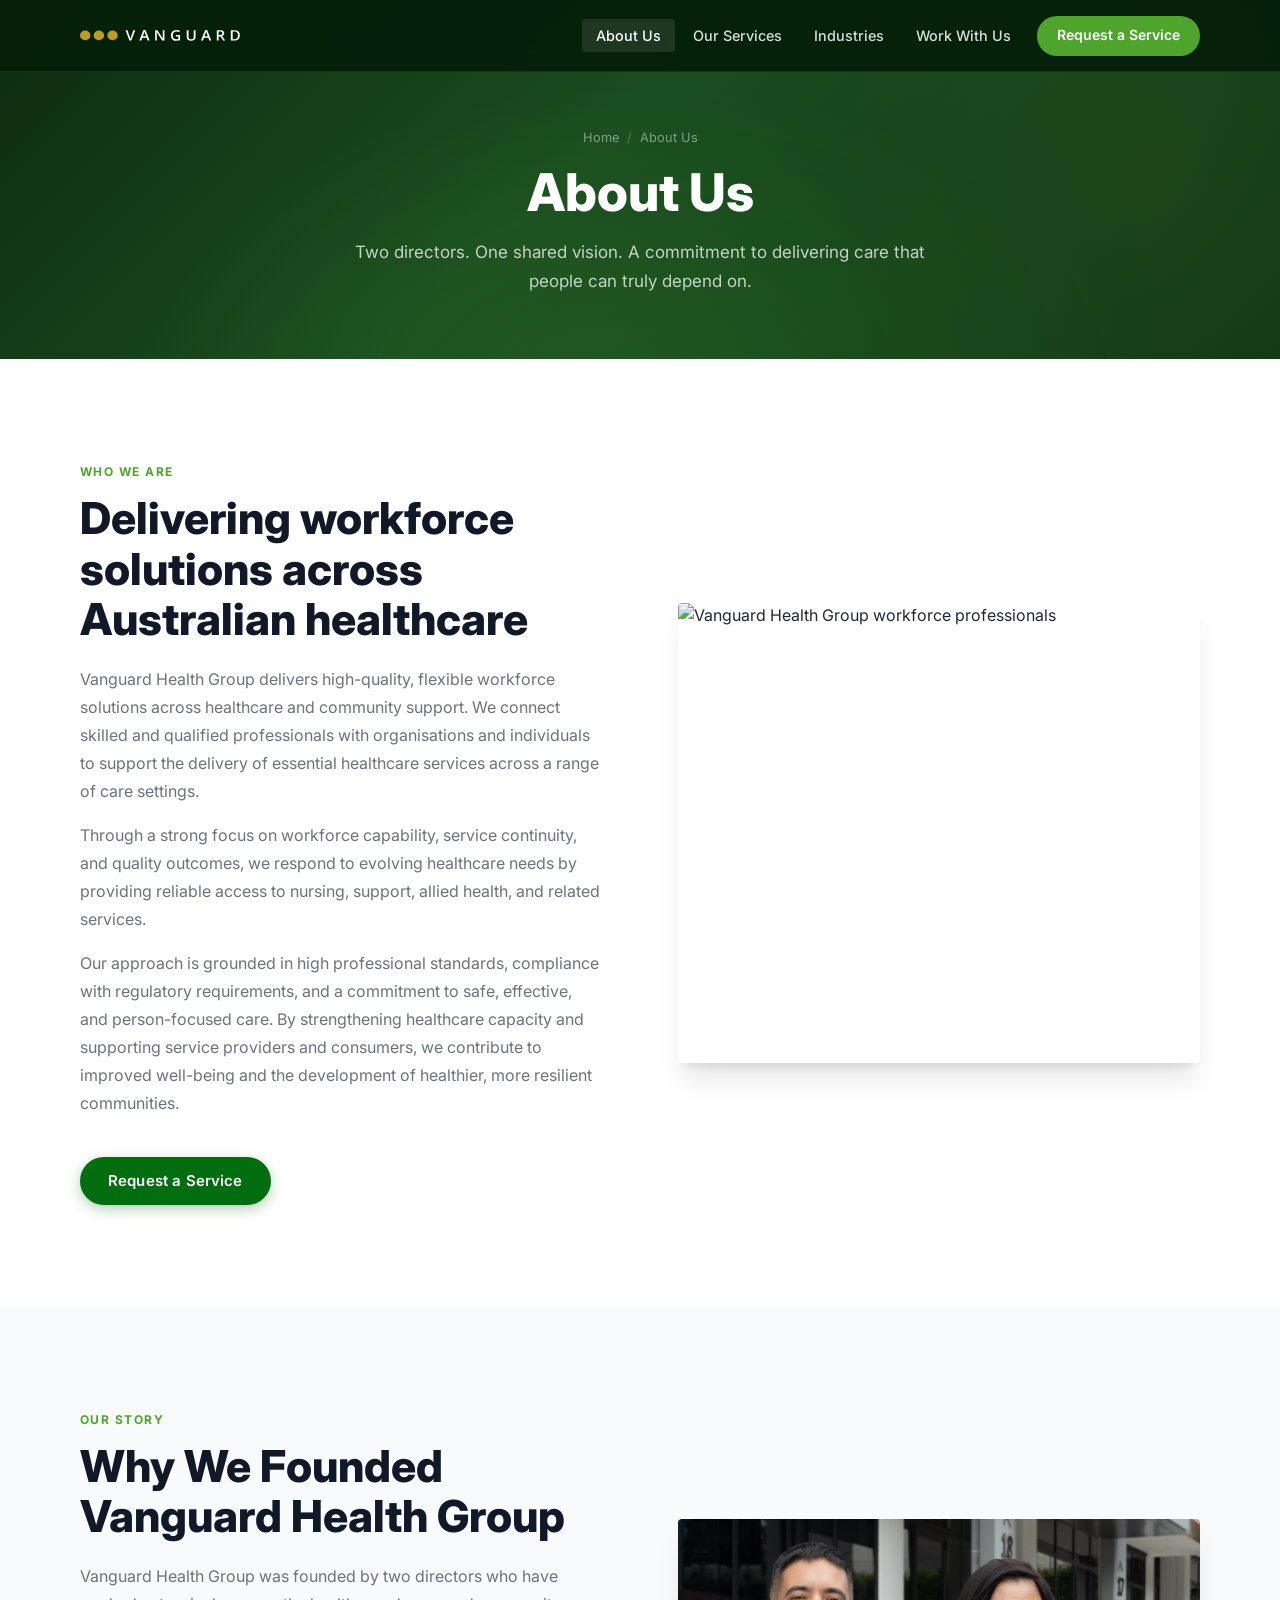
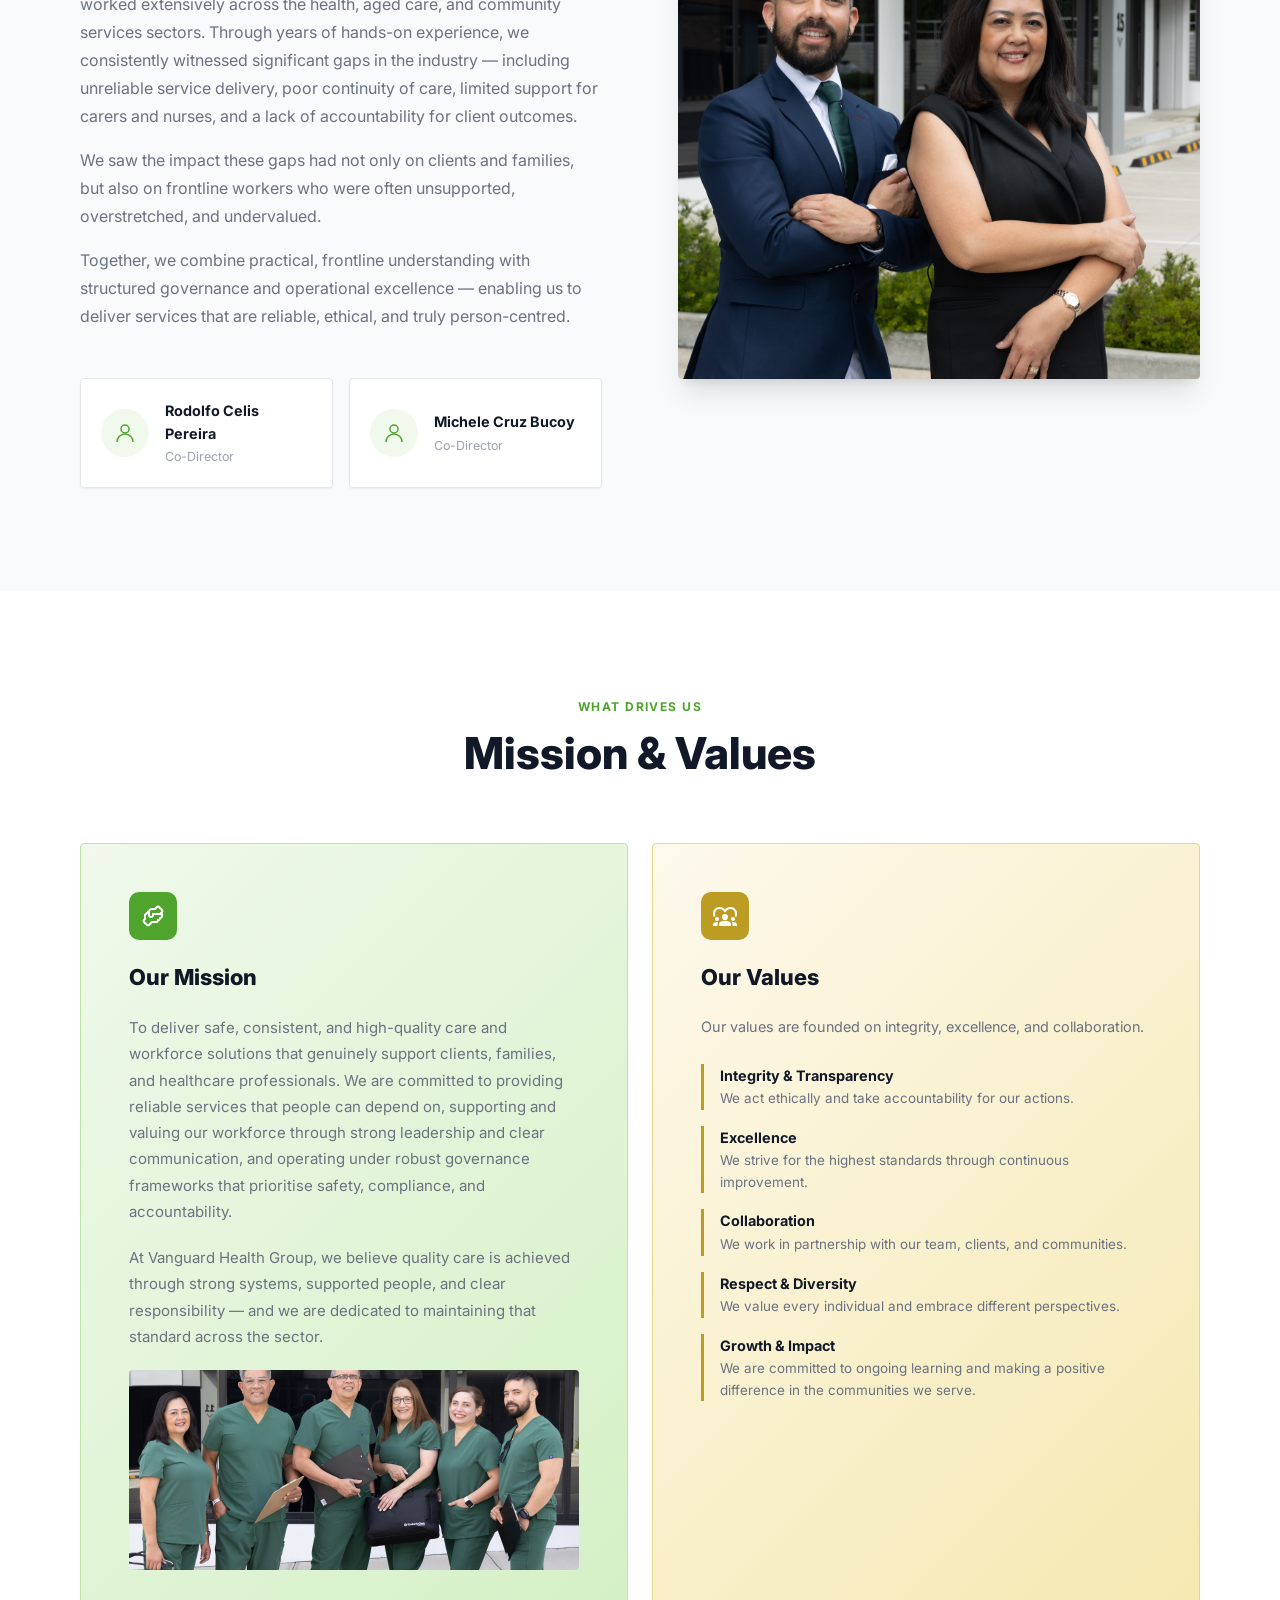
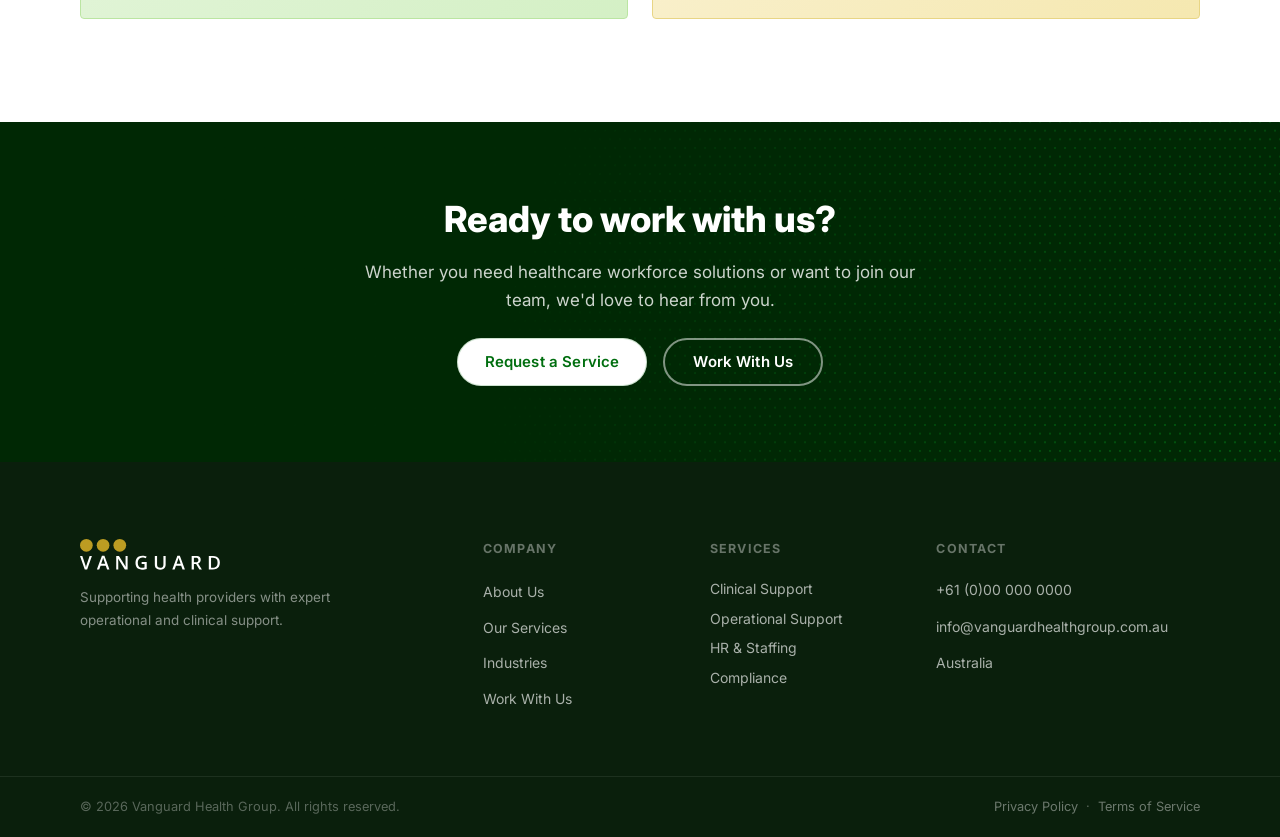
==== commit 2ba5c29b: "Fix image references to use updated .JPG filenames Co-Authored-By: Claude Sonnet 4.6 <noreply@anthro" ====
--- a/about.html
+++ b/about.html
@@ -5,10 +5,39 @@
   <meta name="viewport" content="width=device-width, initial-scale=1.0" />
   <meta name="description" content="Learn about Vanguard Health Group — our story, founding directors, mission, and values." />
   <title>About Us | Vanguard Health Group</title>
+  <!-- Favicon -->
+  <link rel="icon" type="image/svg+xml" href="brand_assets/Favicon.svg" />
+  <link rel="apple-touch-icon" href="brand_assets/Apple touch.svg" />
+  <meta name="theme-color" content="#06200A" />
+  <!-- Canonical -->
+  <link rel="canonical" href="https://www.vanguardhealthgroup.com.au/about.html" />
+  <!-- Open Graph -->
+  <meta property="og:type" content="website" />
+  <meta property="og:site_name" content="Vanguard Health Group" />
+  <meta property="og:url" content="https://www.vanguardhealthgroup.com.au/about.html" />
+  <meta property="og:title" content="About Us | Vanguard Health Group" />
+  <meta property="og:description" content="Learn about Vanguard Health Group — our story, founding directors, mission, and values." />
+  <meta property="og:image" content="https://www.vanguardhealthgroup.com.au/brand_assets/og-Image.jpg" />
+  <!-- Twitter Card -->
+  <meta name="twitter:card" content="summary_large_image" />
+  <meta name="twitter:title" content="About Us | Vanguard Health Group" />
+  <meta name="twitter:description" content="Learn about Vanguard Health Group — our story, founding directors, mission, and values." />
+  <meta name="twitter:image" content="https://www.vanguardhealthgroup.com.au/brand_assets/og-Image.jpg" />
   <link rel="preconnect" href="https://fonts.googleapis.com" />
   <link rel="preconnect" href="https://fonts.gstatic.com" crossorigin />
   <link href="https://fonts.googleapis.com/css2?family=Inter:wght@300;400;500;600;700;800&display=swap" rel="stylesheet" />
   <link rel="stylesheet" href="css/styles.css" />
+  <!-- Schema: BreadcrumbList -->
+  <script type="application/ld+json">
+  {
+    "@context": "https://schema.org",
+    "@type": "BreadcrumbList",
+    "itemListElement": [
+      { "@type": "ListItem", "position": 1, "name": "Home", "item": "https://www.vanguardhealthgroup.com.au/" },
+      { "@type": "ListItem", "position": 2, "name": "About Us", "item": "https://www.vanguardhealthgroup.com.au/about.html" }
+    ]
+  }
+  </script>
 </head>
 <body>
 
@@ -139,7 +168,7 @@
       <div class="container split-layout split-layout--reverse">
         <div class="split-visual">
           <img
-            src="brand_assets/AboutUs_Whywefounded.jpeg"
+            src="brand_assets/AboutUs_Whywefounded.JPG"
             alt="Vanguard Health Group founders and community"
             class="split-img"
           />
@@ -200,7 +229,7 @@
               At Vanguard Health Group, we believe quality care is achieved through strong systems, supported people, and clear responsibility — and we are dedicated to maintaining that standard across the sector.
             </p>
             <img
-              src="brand_assets/AboutUs_Mission&Values.jpeg"
+              src="brand_assets/AboutUs_Mission&Values.JPG"
               alt="Vanguard Health Group mission in action"
               class="card-img"
             />
--- a/css/styles.css
+++ b/css/styles.css
@@ -1000,7 +1000,20 @@
   box-shadow: var(--shadow-xl);
 }
 
-.service-image-wrap { position: relative; }
+.service-image-wrap {
+  position: relative;
+  aspect-ratio: 16 / 9;
+  overflow: hidden;
+  border-bottom: 1px solid var(--gray-200);
+}
+
+.service-image-wrap .service-img {
+  display: block;
+  width: 100%;
+  height: 100%;
+  object-fit: cover;
+  object-position: center;
+}
 
 .service-image-wrap .image-placeholder {
   border-radius: 0;
@@ -1980,6 +1993,39 @@
   .request-layout,
   .work-layout   { grid-template-columns: 1fr; }
   .directors-grid { grid-template-columns: 1fr; }
+
+  /* ── Full-bleed: service cards (overflow:hidden blocks child negative margins) */
+  .service-card {
+    margin-inline: calc(-1 * clamp(1rem, 4vw, 2.5rem));
+    border-radius: 0;
+    box-shadow: none;
+    border-bottom: 1px solid var(--gray-200);
+  }
+  .service-card .service-body {
+    padding-inline: clamp(1rem, 4vw, 2.5rem);
+  }
+
+  /* ── Full-bleed: form cards ───────────────────────────── */
+  .form-card,
+  .benefits-card {
+    margin-inline: calc(-1 * clamp(1rem, 4vw, 2.5rem));
+    border-radius: 0;
+    border-left: none;
+    border-right: none;
+    position: static;
+  }
+
+  /* ── Full-bleed: split-layout images ──────────────────── */
+  .split-visual {
+    margin-inline: calc(-1 * clamp(1rem, 4vw, 2.5rem));
+  }
+  .split-img,
+  .split-img--medium {
+    border-radius: 0;
+    box-shadow: none;
+    min-height: 260px;
+    max-height: 340px;
+  }
 }
 
 @media (max-width: 680px) {
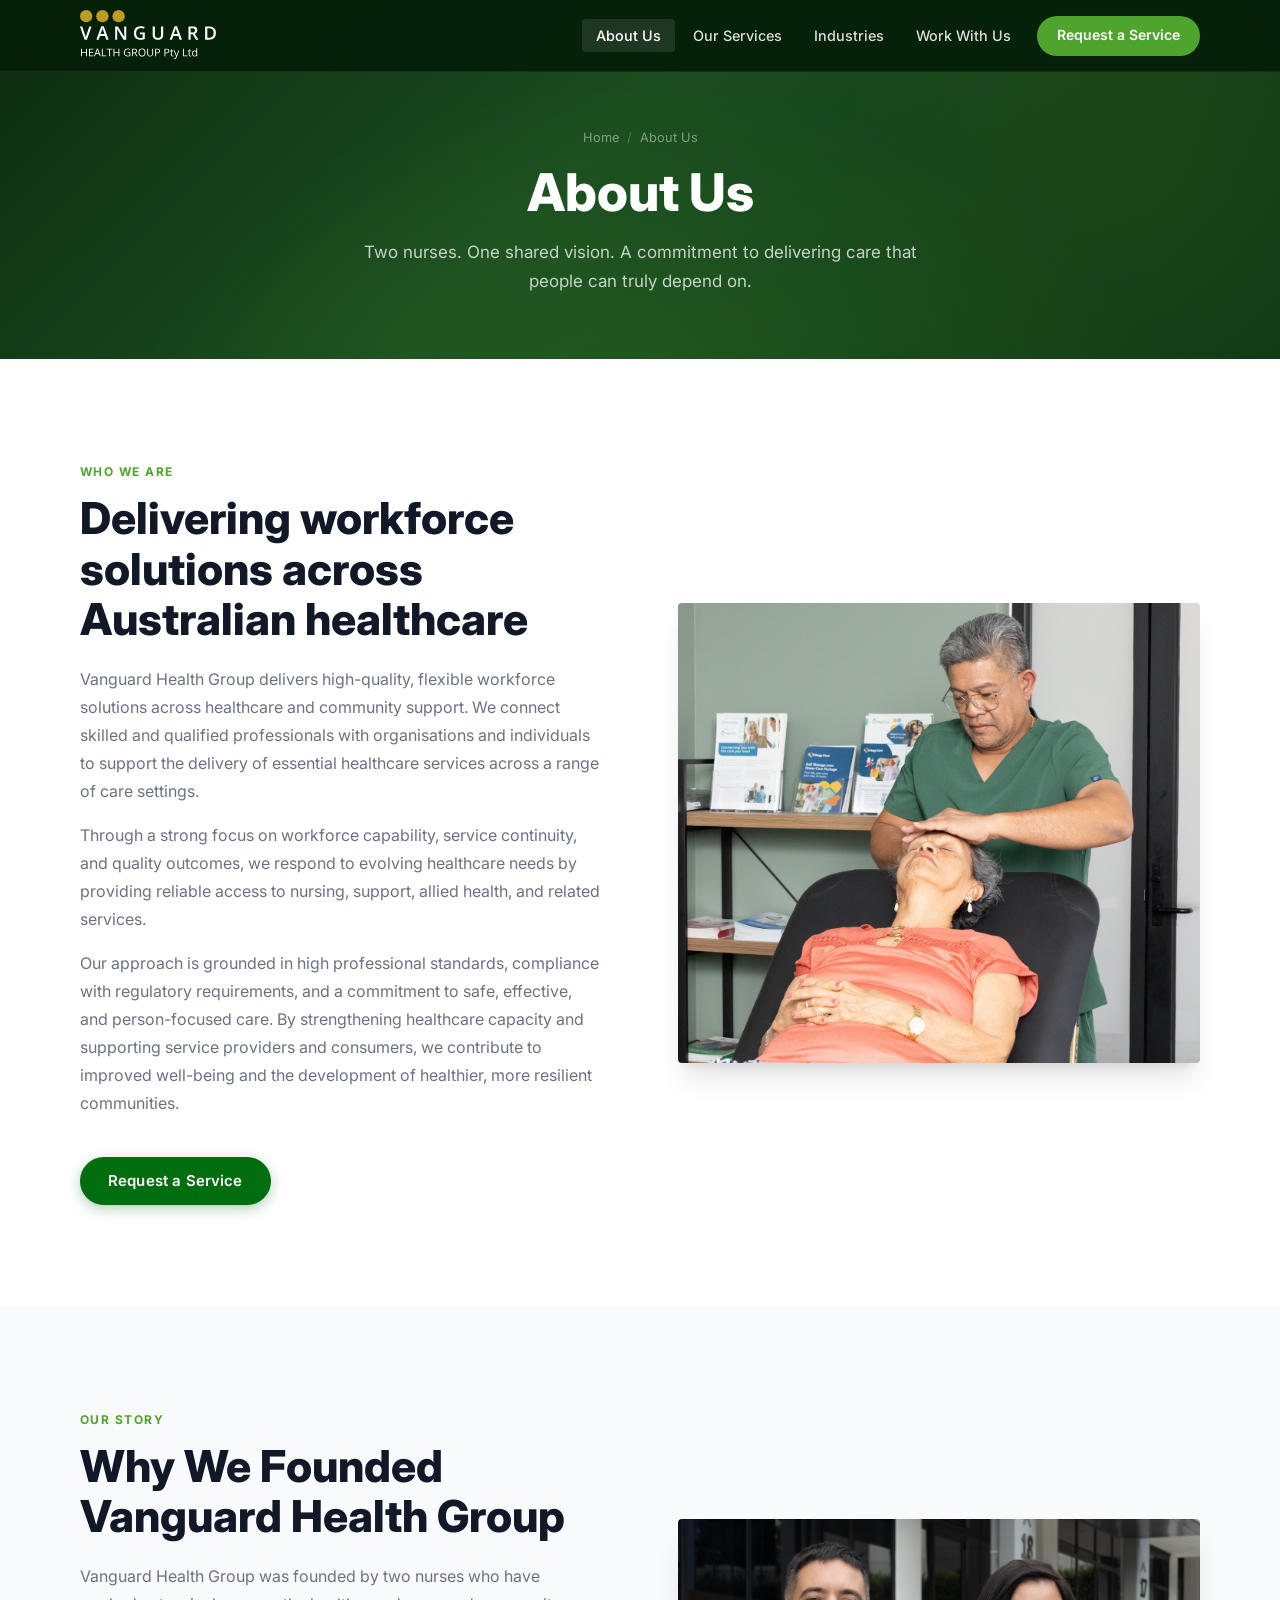
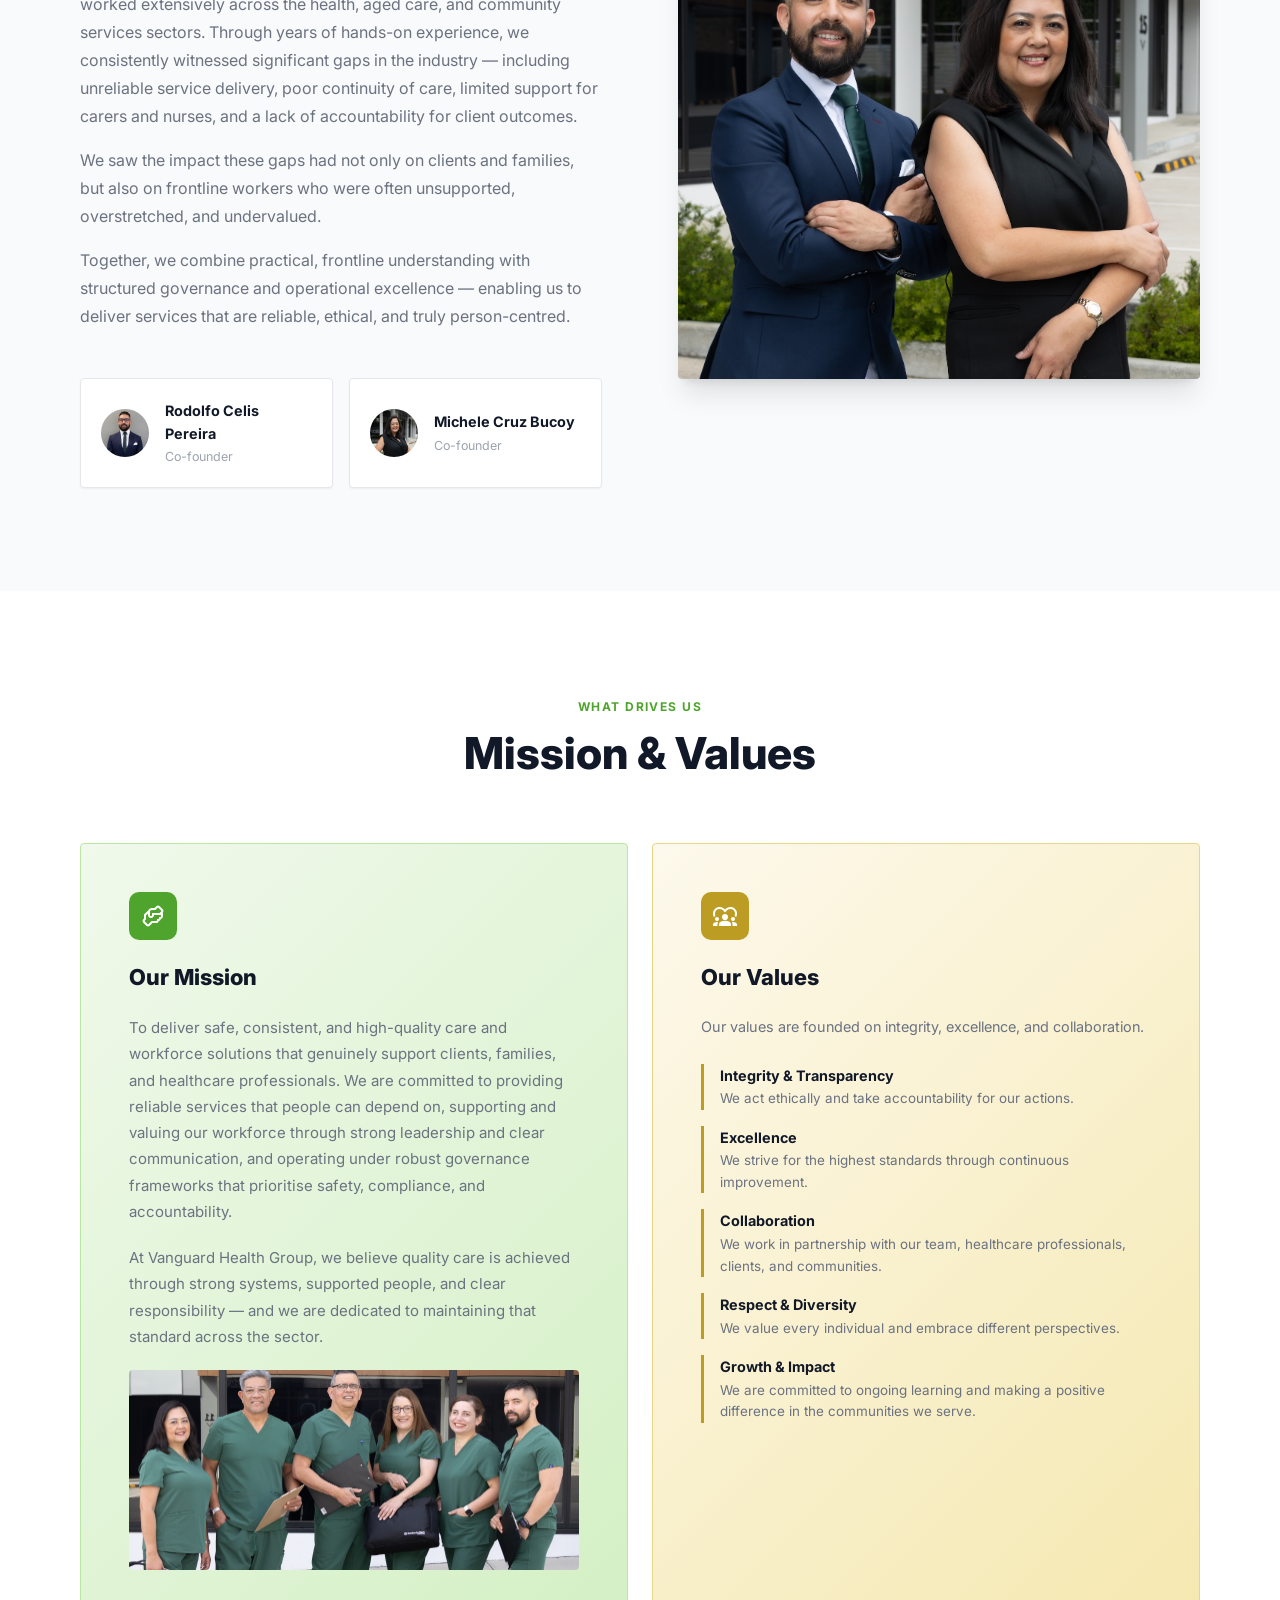
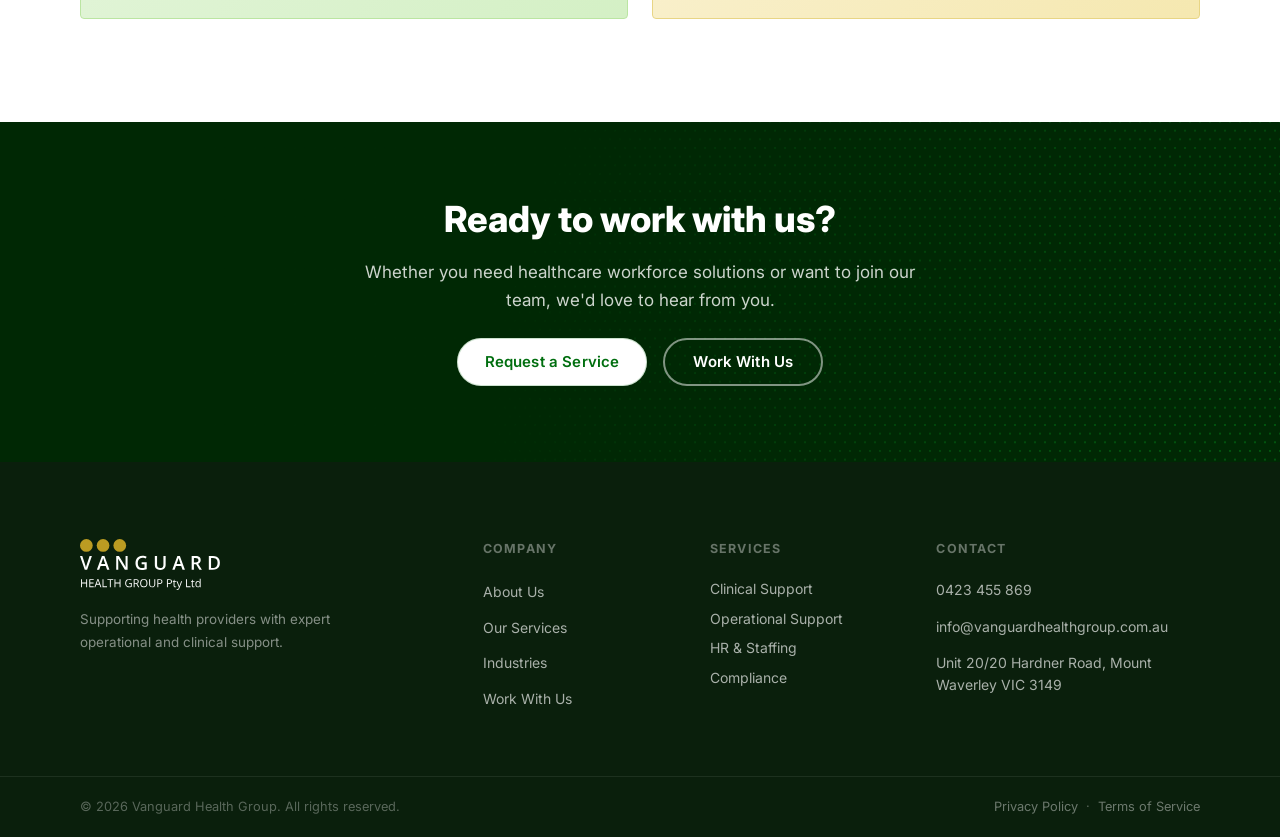
==== commit 61e9911b: "Update logo, contact details, founder profiles, and copy Co-Authored-By: Claude Sonnet 4.6 <noreply@" ====
--- a/about.html
+++ b/about.html
@@ -3,7 +3,7 @@
 <head>
   <meta charset="UTF-8" />
   <meta name="viewport" content="width=device-width, initial-scale=1.0" />
-  <meta name="description" content="Learn about Vanguard Health Group — our story, founding directors, mission, and values." />
+  <meta name="description" content="Learn about Vanguard Health Group — our story, founding nurses, mission, and values." />
   <title>About Us | Vanguard Health Group</title>
   <!-- Favicon -->
   <link rel="icon" type="image/svg+xml" href="brand_assets/Favicon.svg" />
@@ -16,12 +16,12 @@
   <meta property="og:site_name" content="Vanguard Health Group" />
   <meta property="og:url" content="https://www.vanguardhealthgroup.com.au/about.html" />
   <meta property="og:title" content="About Us | Vanguard Health Group" />
-  <meta property="og:description" content="Learn about Vanguard Health Group — our story, founding directors, mission, and values." />
+  <meta property="og:description" content="Learn about Vanguard Health Group — our story, founding nurses, mission, and values." />
   <meta property="og:image" content="https://www.vanguardhealthgroup.com.au/brand_assets/og-Image.jpg" />
   <!-- Twitter Card -->
   <meta name="twitter:card" content="summary_large_image" />
   <meta name="twitter:title" content="About Us | Vanguard Health Group" />
-  <meta name="twitter:description" content="Learn about Vanguard Health Group — our story, founding directors, mission, and values." />
+  <meta name="twitter:description" content="Learn about Vanguard Health Group — our story, founding nurses, mission, and values." />
   <meta name="twitter:image" content="https://www.vanguardhealthgroup.com.au/brand_assets/og-Image.jpg" />
   <link rel="preconnect" href="https://fonts.googleapis.com" />
   <link rel="preconnect" href="https://fonts.gstatic.com" crossorigin />
@@ -45,7 +45,7 @@
   <header class="nav-wrapper" id="navbar">
     <nav class="nav container">
       <a href="index.html" class="nav-logo">
-        <img src="brand_assets/Logo-TopNav.svg" alt="Vanguard Health Group" class="logo-img" />
+        <img src="brand_assets/Logo + Wordmark + Trademark.svg" alt="Vanguard Health Group" class="logo-img" />
       </a>
       <button class="nav-toggle" id="navToggle" aria-label="Toggle navigation" aria-expanded="false">
         <span></span><span></span><span></span>
@@ -67,7 +67,7 @@
       <svg viewBox="0 0 24 24" fill="none" stroke="currentColor" stroke-width="2" stroke-linecap="round" stroke-linejoin="round" aria-hidden="true"><line x1="18" y1="6" x2="6" y2="18"/><line x1="6" y1="6" x2="18" y2="18"/></svg>
     </button>
     <div class="drawer-logo">
-      <img src="brand_assets/Logo-TopNav.svg" alt="Vanguard Health Group" class="drawer-logo-img" />
+      <img src="brand_assets/Logo + Wordmark + Trademark.svg" alt="Vanguard Health Group" class="drawer-logo-img" />
     </div>
     <div class="drawer-divider"></div>
     <nav class="drawer-nav">
@@ -115,7 +115,7 @@
       <div class="drawer-divider"></div>
     </nav>
     <div class="drawer-footer">
-      <p><a href="tel:+61000000000">+61 000 000 000</a></p>
+      <p><a href="tel:+61423455869">0423 455 869</a></p>
       <p><a href="mailto:info@vanguardhealthgroup.com.au">info@vanguardhealthgroup.com.au</a></p>
       <p>&copy; 2026 Vanguard Health Group.<br>All rights reserved.</p>
     </div>
@@ -132,7 +132,7 @@
           <span>About Us</span>
         </nav>
         <h1>About Us</h1>
-        <p>Two directors. One shared vision. A commitment to delivering care that people can truly depend on.</p>
+        <p>Two nurses. One shared vision. A commitment to delivering care that people can truly depend on.</p>
       </div>
     </div>
 
@@ -155,7 +155,7 @@
         </div>
         <div class="split-visual">
           <img
-            src="brand_assets/AboutUs_Delivering workforce.jpeg"
+            src="brand_assets/AboutUs_Delivering workforce.JPG"
             alt="Vanguard Health Group workforce professionals"
             class="split-img"
           />
@@ -177,7 +177,7 @@
           <span class="section-label">Our Story</span>
           <h2 id="founders-heading" class="section-heading">Why We Founded Vanguard Health Group</h2>
           <p class="section-text">
-            Vanguard Health Group was founded by two directors who have worked extensively across the health, aged care, and community services sectors. Through years of hands-on experience, we consistently witnessed significant gaps in the industry — including unreliable service delivery, poor continuity of care, limited support for carers and nurses, and a lack of accountability for client outcomes.
+            Vanguard Health Group was founded by two nurses who have worked extensively across the health, aged care, and community services sectors. Through years of hands-on experience, we consistently witnessed significant gaps in the industry — including unreliable service delivery, poor continuity of care, limited support for carers and nurses, and a lack of accountability for client outcomes.
           </p>
           <p class="section-text">
             We saw the impact these gaps had not only on clients and families, but also on frontline workers who were often unsupported, overstretched, and undervalued.
@@ -187,21 +187,21 @@
           </p>
           <div class="directors-grid">
             <div class="director-card">
-              <div class="director-avatar" aria-hidden="true">
-                <svg viewBox="0 0 24 24" fill="none" stroke="currentColor" stroke-width="1.5"><circle cx="12" cy="8" r="4"/><path d="M20 21a8 8 0 1 0-16 0"/></svg>
+              <div class="director-avatar">
+                <img src="brand_assets/Rodolfo.JPG" alt="Rodolfo Celis Pereira" />
               </div>
               <div class="director-info">
                 <strong>Rodolfo Celis Pereira</strong>
-                <span>Co-Director</span>
+                <span>Co-founder</span>
               </div>
             </div>
             <div class="director-card">
-              <div class="director-avatar" aria-hidden="true">
-                <svg viewBox="0 0 24 24" fill="none" stroke="currentColor" stroke-width="1.5"><circle cx="12" cy="8" r="4"/><path d="M20 21a8 8 0 1 0-16 0"/></svg>
+              <div class="director-avatar">
+                <img src="brand_assets/Michelle.JPG" alt="Michele Cruz Bucoy" />
               </div>
               <div class="director-info">
                 <strong>Michele Cruz Bucoy</strong>
-                <span>Co-Director</span>
+                <span>Co-founder</span>
               </div>
             </div>
           </div>
@@ -253,7 +253,7 @@
               </li>
               <li>
                 <strong>Collaboration</strong>
-                <span>We work in partnership with our team, clients, and communities.</span>
+                <span>We work in partnership with our team, healthcare professionals, clients, and communities.</span>
               </li>
               <li>
                 <strong>Respect &amp; Diversity</strong>
@@ -289,7 +289,7 @@
     <div class="container footer-grid">
       <div class="footer-brand">
         <a href="index.html" class="footer-brand-logo">
-          <img src="brand_assets/Logo-Footer.svg" alt="Vanguard Health Group" class="footer-logo-img" />
+          <img src="brand_assets/Logo + Wordmark + Trademark.svg" alt="Vanguard Health Group" class="footer-logo-img" />
         </a>
         <p class="footer-desc">Supporting health providers with expert operational and clinical support.</p>
       </div>
@@ -314,9 +314,9 @@
       <div class="footer-contact">
         <h4>Contact</h4>
         <address>
-          <p><a href="tel:+61000000000">+61 (0)00 000 0000</a></p>
+          <p><a href="tel:+61423455869">0423 455 869</a></p>
           <p><a href="mailto:info@vanguardhealthgroup.com.au">info@vanguardhealthgroup.com.au</a></p>
-          <p>Australia</p>
+          <p>Unit 20/20 Hardner Road, Mount Waverley VIC 3149</p>
         </address>
       </div>
     </div>
--- a/css/styles.css
+++ b/css/styles.css
@@ -474,7 +474,7 @@
 }
 
 .nav-logo .logo-img {
-  width: 160px;
+  width: 136px;
   height: auto;
 }
 
@@ -909,13 +909,16 @@
 
 .director-avatar {
   flex-shrink: 0;
+  position: relative;
   width: 3rem; height: 3rem;
   background: var(--green-bg);
   border-radius: 50%;
+  overflow: hidden;
   display: flex; align-items: center; justify-content: center;
   color: var(--green-main);
 }
 .director-avatar svg { width: 1.5rem; height: 1.5rem; }
+.director-avatar img { position: absolute; inset: 0; width: 100%; height: 100%; object-fit: cover; object-position: top center; display: block; }
 
 .director-info { display: flex; flex-direction: column; gap: .15rem; }
 .director-info strong { font-size: .9rem; font-weight: 700; color: var(--gray-900); }
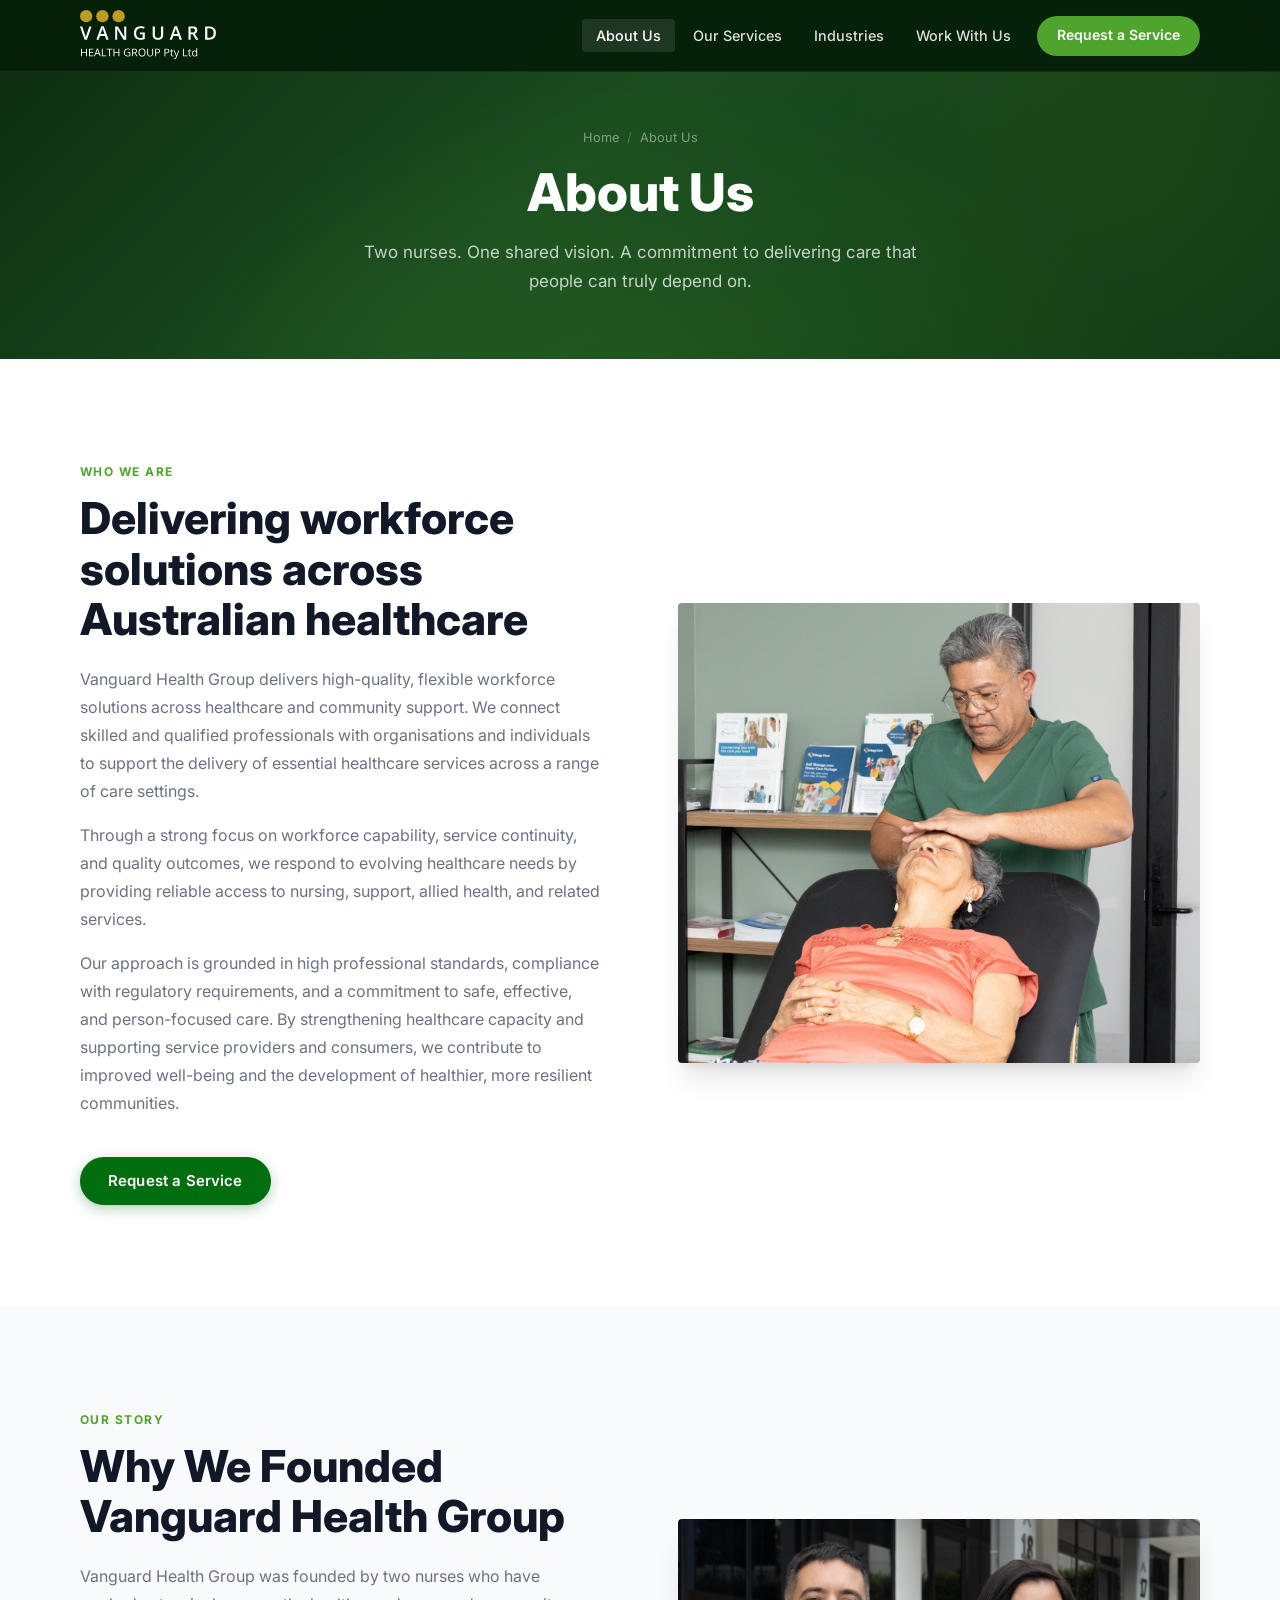
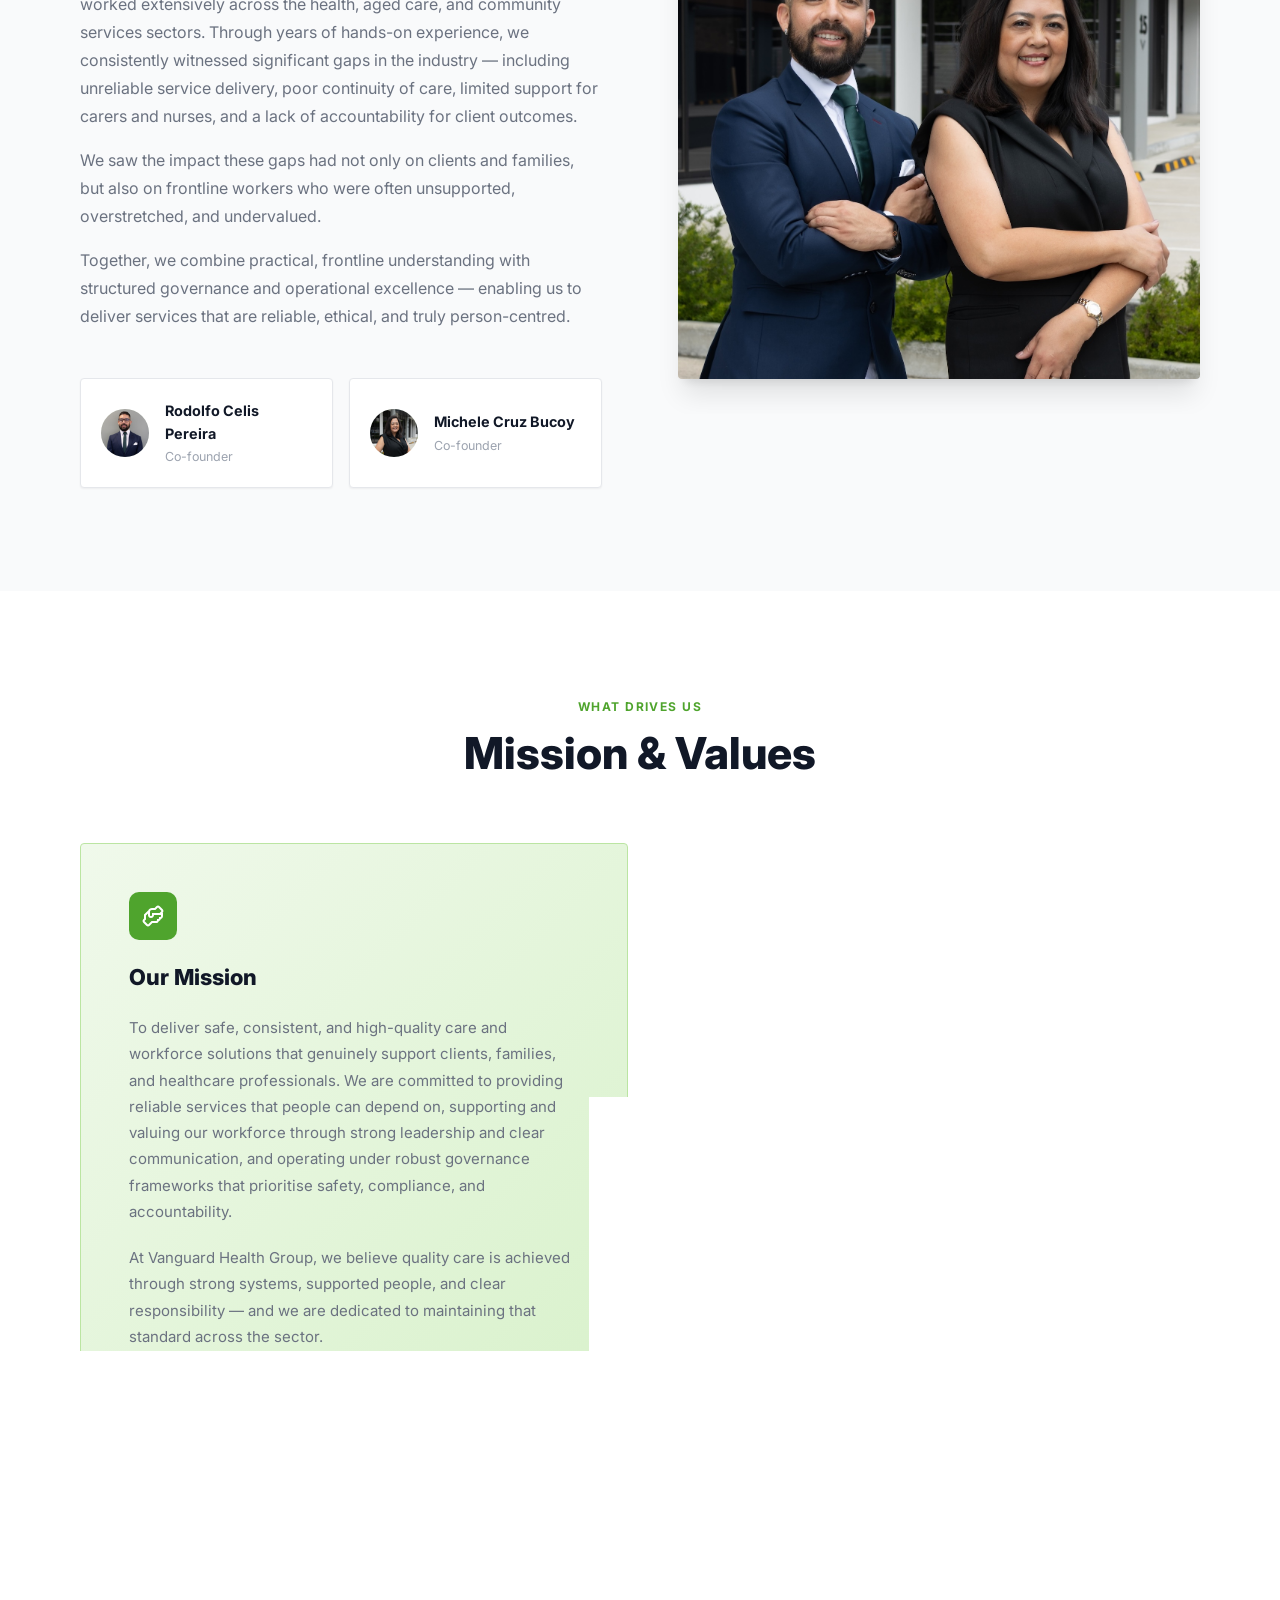
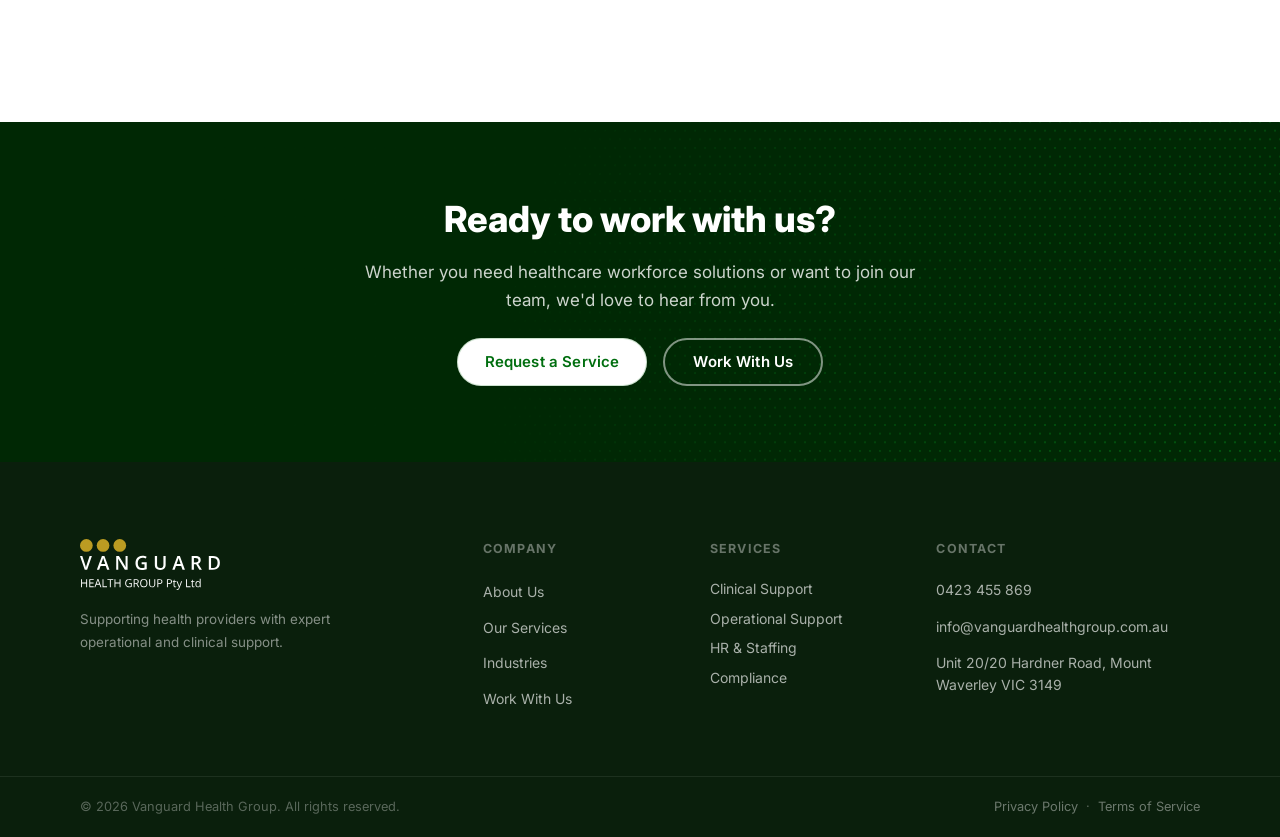
==== commit d91e2b48: "Fix logo filename — remove spaces to ensure prod compatibility Co-Authored-By: Claude Sonnet 4.6 <no" ====
--- a/about.html
+++ b/about.html
@@ -45,7 +45,7 @@
   <header class="nav-wrapper" id="navbar">
     <nav class="nav container">
       <a href="index.html" class="nav-logo">
-        <img src="brand_assets/Logo + Wordmark + Trademark.svg" alt="Vanguard Health Group" class="logo-img" />
+        <img src="brand_assets/Logo-Wordmark-Trademark.svg" alt="Vanguard Health Group" class="logo-img" />
       </a>
       <button class="nav-toggle" id="navToggle" aria-label="Toggle navigation" aria-expanded="false">
         <span></span><span></span><span></span>
@@ -67,7 +67,7 @@
       <svg viewBox="0 0 24 24" fill="none" stroke="currentColor" stroke-width="2" stroke-linecap="round" stroke-linejoin="round" aria-hidden="true"><line x1="18" y1="6" x2="6" y2="18"/><line x1="6" y1="6" x2="18" y2="18"/></svg>
     </button>
     <div class="drawer-logo">
-      <img src="brand_assets/Logo + Wordmark + Trademark.svg" alt="Vanguard Health Group" class="drawer-logo-img" />
+      <img src="brand_assets/Logo-Wordmark-Trademark.svg" alt="Vanguard Health Group" class="drawer-logo-img" />
     </div>
     <div class="drawer-divider"></div>
     <nav class="drawer-nav">
@@ -289,7 +289,7 @@
     <div class="container footer-grid">
       <div class="footer-brand">
         <a href="index.html" class="footer-brand-logo">
-          <img src="brand_assets/Logo + Wordmark + Trademark.svg" alt="Vanguard Health Group" class="footer-logo-img" />
+          <img src="brand_assets/Logo-Wordmark-Trademark.svg" alt="Vanguard Health Group" class="footer-logo-img" />
         </a>
         <p class="footer-desc">Supporting health providers with expert operational and clinical support.</p>
       </div>
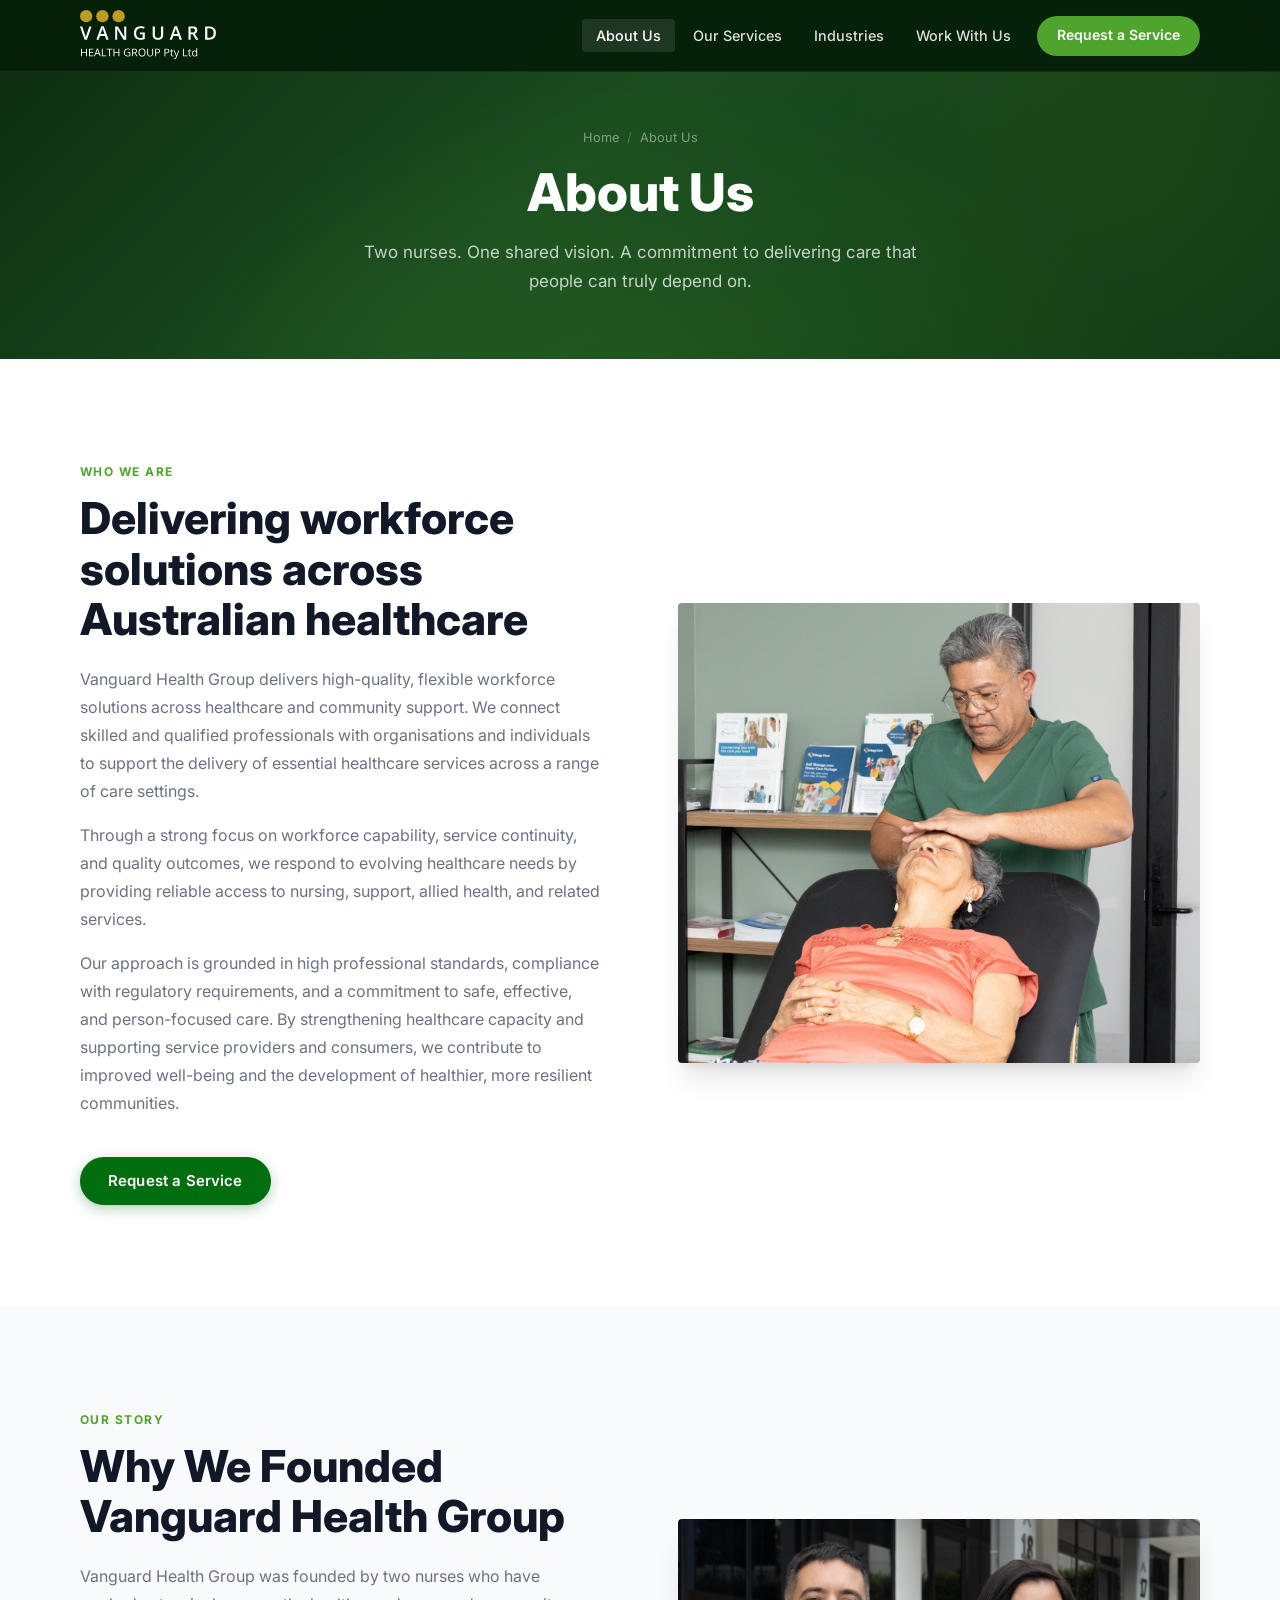
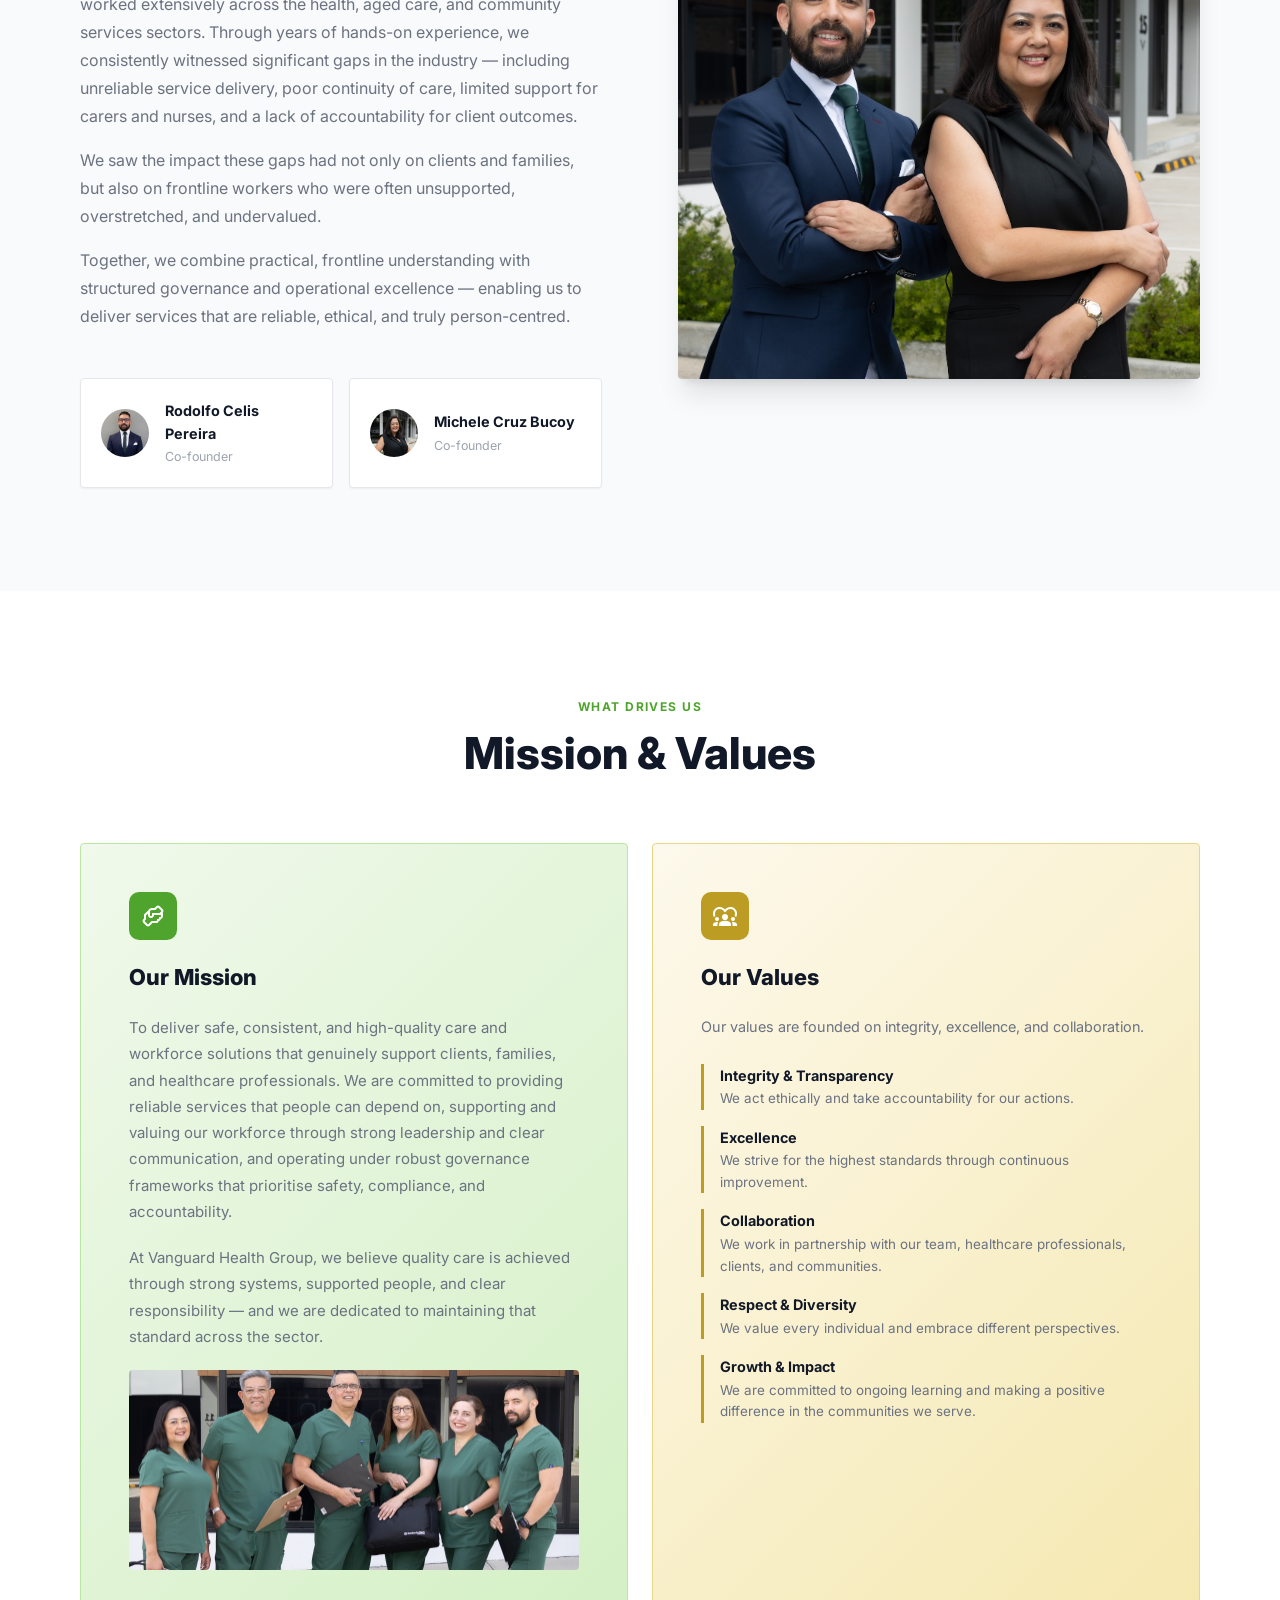
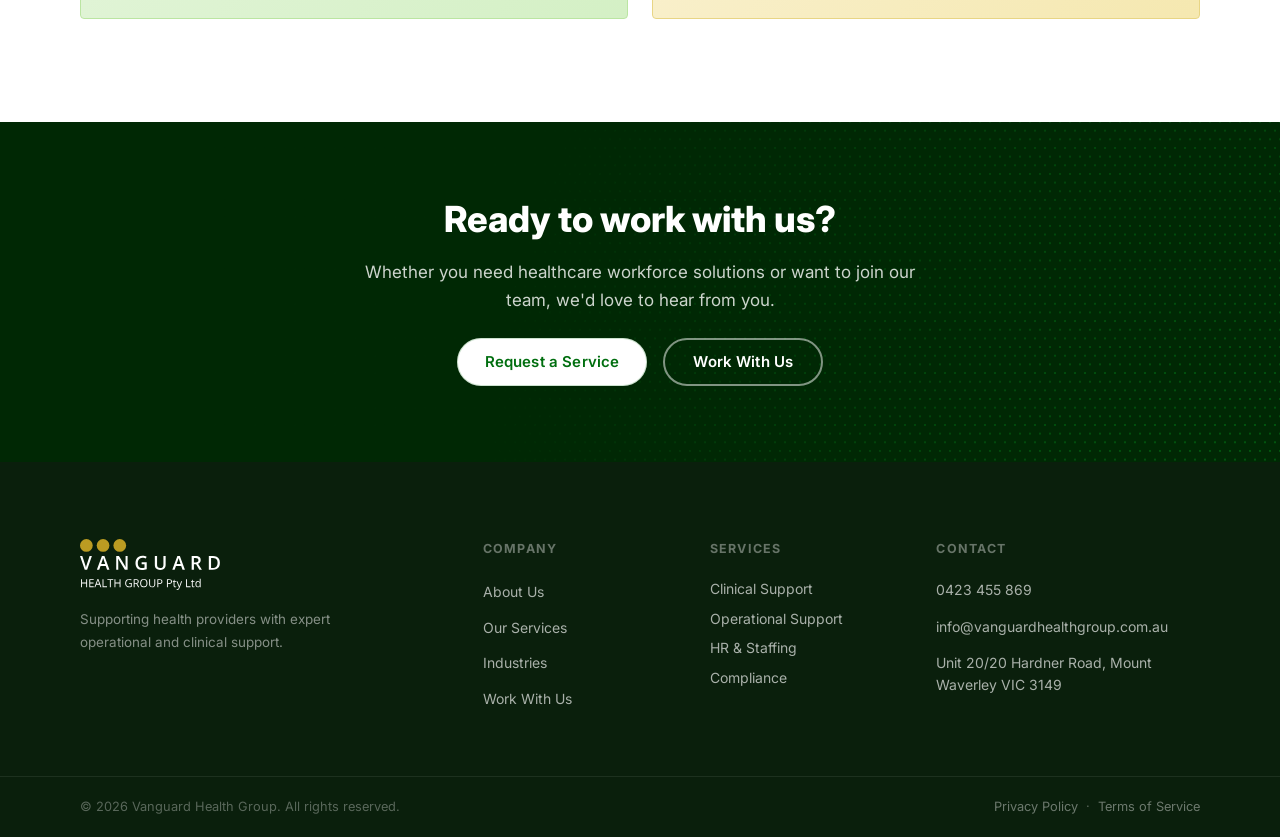
==== commit 0977f1a6: "SEO improvements: fix meta descriptions, add schema, update sitemap Co-Authored-By: Claude Sonnet 4." ====
--- a/about.html
+++ b/about.html
@@ -3,7 +3,7 @@
 <head>
   <meta charset="UTF-8" />
   <meta name="viewport" content="width=device-width, initial-scale=1.0" />
-  <meta name="description" content="Learn about Vanguard Health Group — our story, founding nurses, mission, and values." />
+  <meta name="description" content="Learn about Vanguard Health Group — our story, co-founders, mission, and values." />
   <title>About Us | Vanguard Health Group</title>
   <!-- Favicon -->
   <link rel="icon" type="image/svg+xml" href="brand_assets/Favicon.svg" />
@@ -16,12 +16,12 @@
   <meta property="og:site_name" content="Vanguard Health Group" />
   <meta property="og:url" content="https://www.vanguardhealthgroup.com.au/about.html" />
   <meta property="og:title" content="About Us | Vanguard Health Group" />
-  <meta property="og:description" content="Learn about Vanguard Health Group — our story, founding nurses, mission, and values." />
+  <meta property="og:description" content="Learn about Vanguard Health Group — our story, co-founders, mission, and values." />
   <meta property="og:image" content="https://www.vanguardhealthgroup.com.au/brand_assets/og-Image.jpg" />
   <!-- Twitter Card -->
   <meta name="twitter:card" content="summary_large_image" />
   <meta name="twitter:title" content="About Us | Vanguard Health Group" />
-  <meta name="twitter:description" content="Learn about Vanguard Health Group — our story, founding nurses, mission, and values." />
+  <meta name="twitter:description" content="Learn about Vanguard Health Group — our story, co-founders, mission, and values." />
   <meta name="twitter:image" content="https://www.vanguardhealthgroup.com.au/brand_assets/og-Image.jpg" />
   <link rel="preconnect" href="https://fonts.googleapis.com" />
   <link rel="preconnect" href="https://fonts.gstatic.com" crossorigin />
@@ -36,6 +36,24 @@
       { "@type": "ListItem", "position": 1, "name": "Home", "item": "https://www.vanguardhealthgroup.com.au/" },
       { "@type": "ListItem", "position": 2, "name": "About Us", "item": "https://www.vanguardhealthgroup.com.au/about.html" }
     ]
+  }
+  </script>
+  <script type="application/ld+json">
+  {
+    "@context": "https://schema.org",
+    "@type": "Organization",
+    "name": "Vanguard Health Group",
+    "url": "https://www.vanguardhealthgroup.com.au",
+    "telephone": "+61423455869",
+    "email": "info@vanguardhealthgroup.com.au",
+    "address": {
+      "@type": "PostalAddress",
+      "streetAddress": "Unit 20/20 Hardner Road",
+      "addressLocality": "Mount Waverley",
+      "addressRegion": "VIC",
+      "postalCode": "3149",
+      "addressCountry": "AU"
+    }
   }
   </script>
 </head>
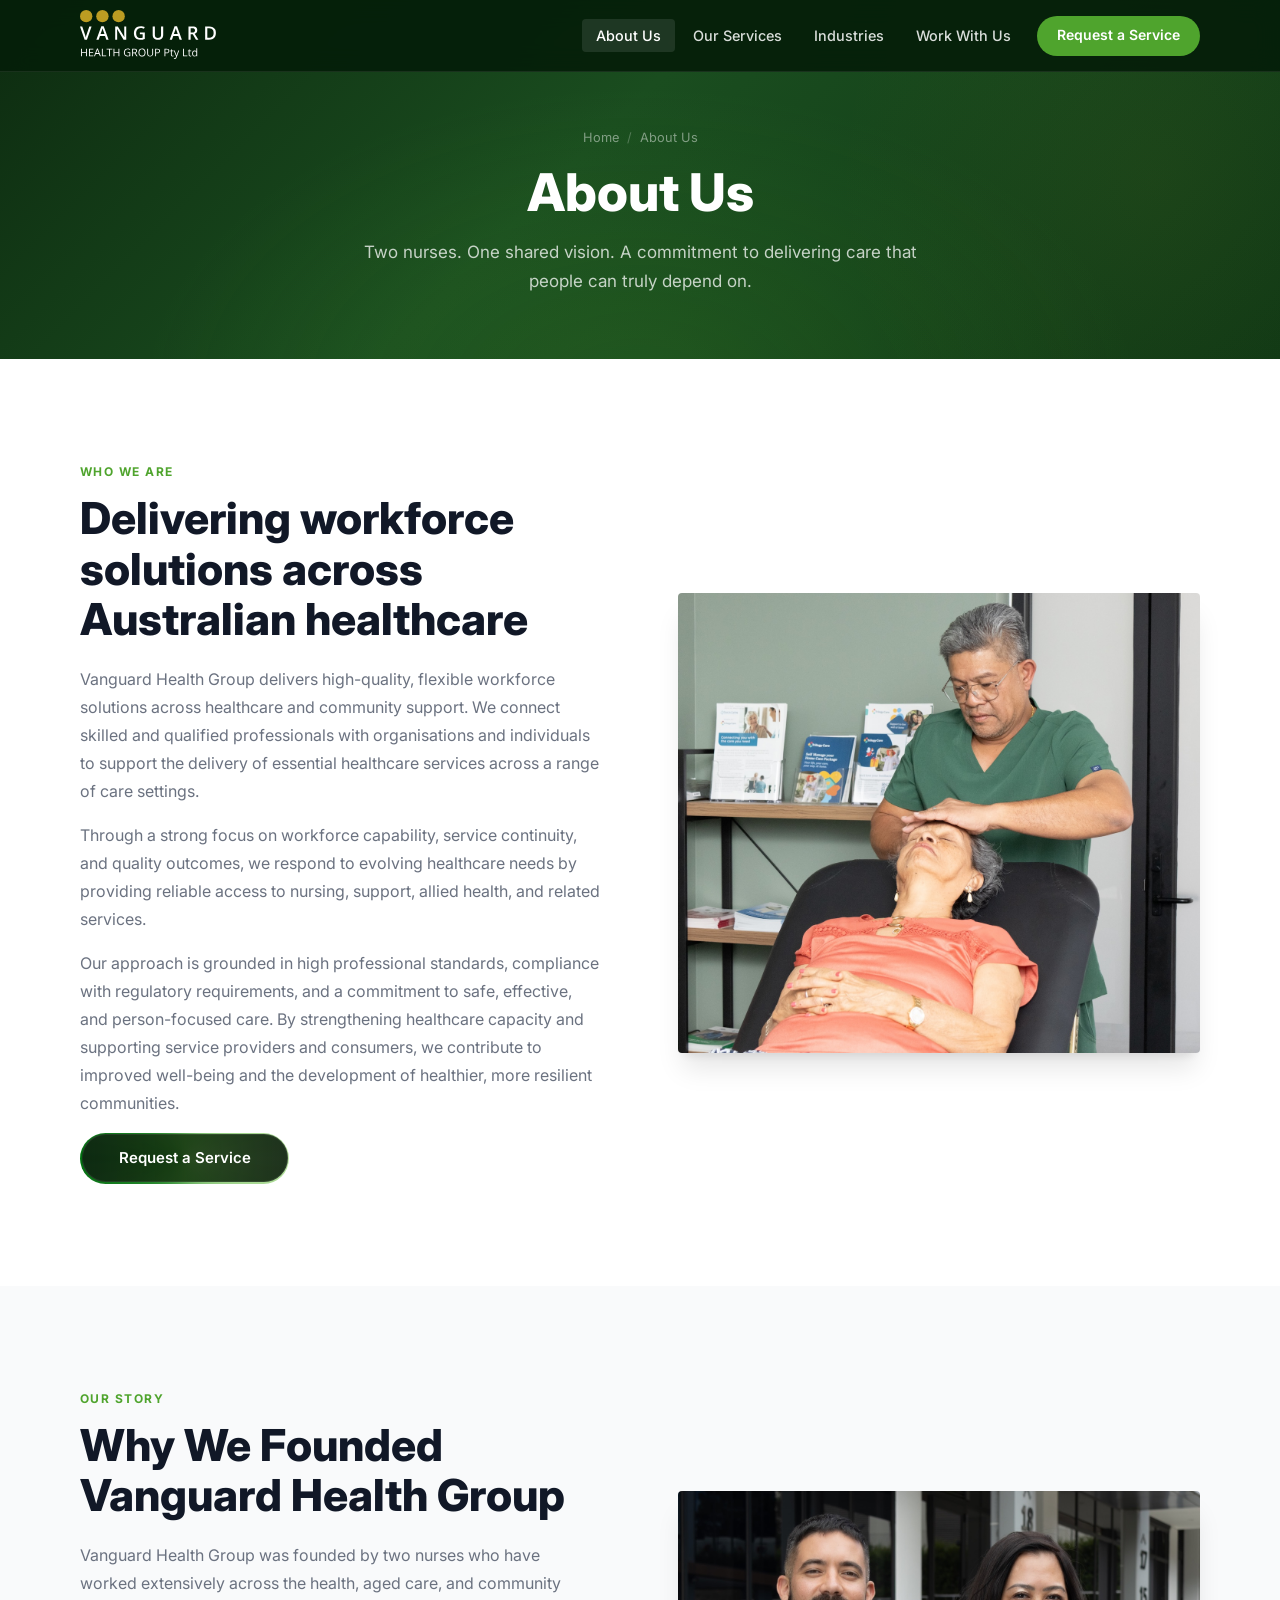
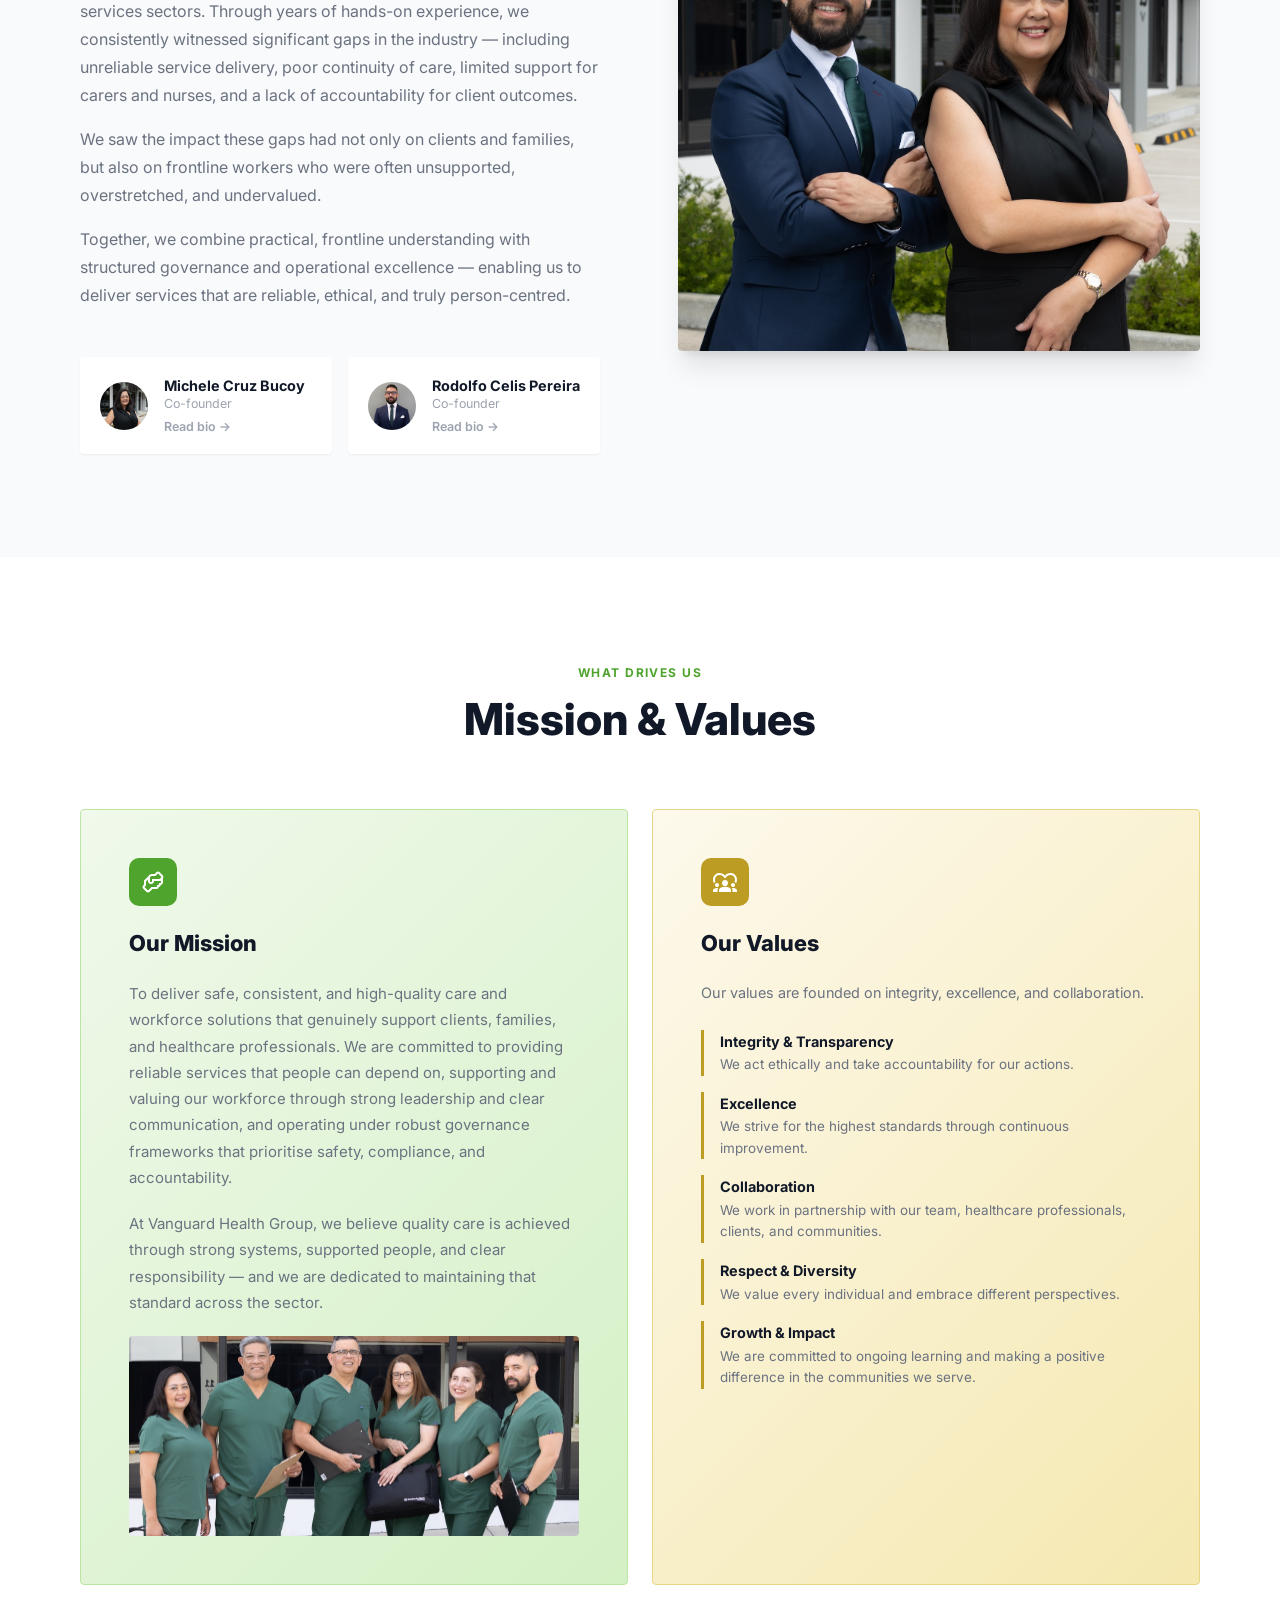
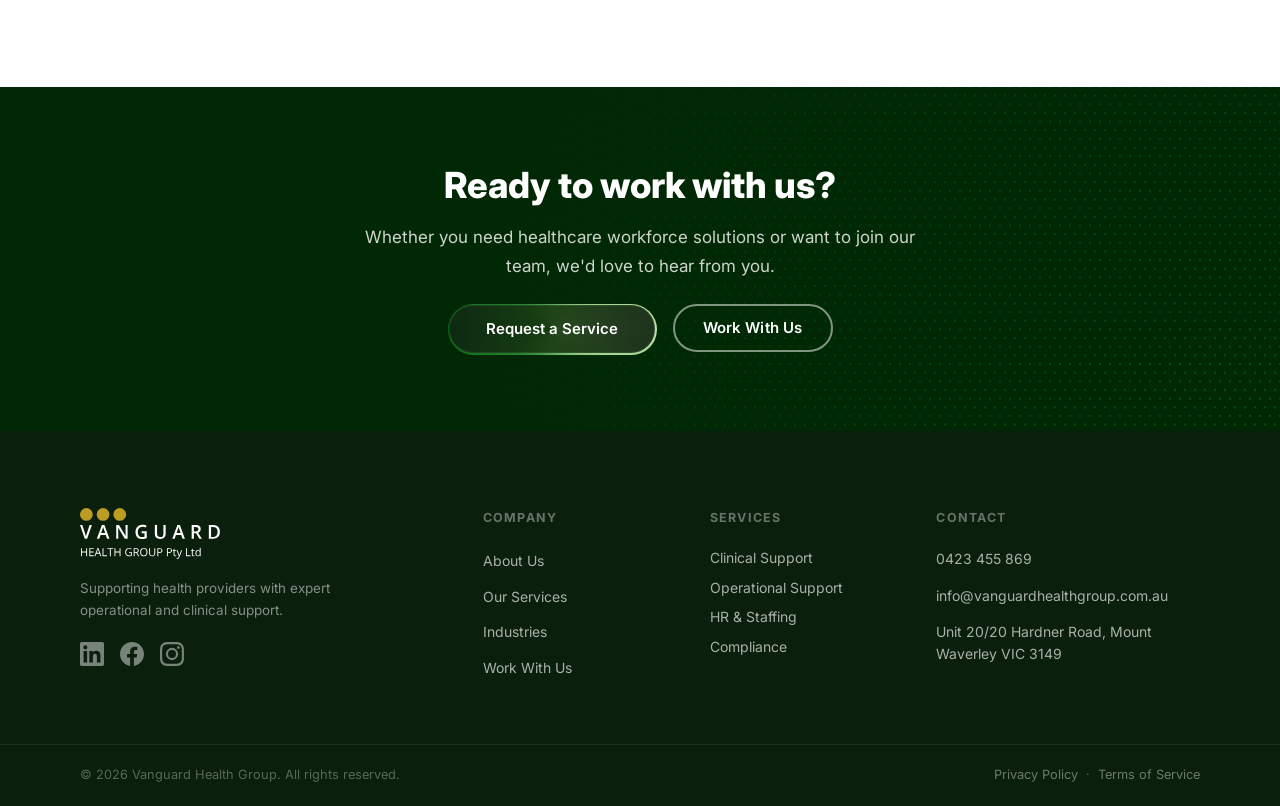
==== commit 10b43aed: "Add social links, bio modals, consistent CTAs and footer socials Co-Authored-By: Claude Sonnet 4.6 <" ====
--- a/about.html
+++ b/about.html
@@ -169,7 +169,12 @@
           <p class="section-text">
             Our approach is grounded in high professional standards, compliance with regulatory requirements, and a commitment to safe, effective, and person-focused care. By strengthening healthcare capacity and supporting service providers and consumers, we contribute to improved well-being and the development of healthier, more resilient communities.
           </p>
-          <a href="request.html" class="btn btn-primary">Request a Service</a>
+          <span class="cta-ring-wrap">
+            <span class="cta-ring-spin" aria-hidden="true"></span>
+            <div class="cta-ring-inner">
+              <a href="request.html" class="cta-ring-btn">Request a Service</a>
+            </div>
+          </span>
         </div>
         <div class="split-visual">
           <img
@@ -204,24 +209,26 @@
             Together, we combine practical, frontline understanding with structured governance and operational excellence — enabling us to deliver services that are reliable, ethical, and truly person-centred.
           </p>
           <div class="directors-grid">
-            <div class="director-card">
+            <button class="director-card director-card--btn" aria-haspopup="dialog" data-bio="michele">
+              <div class="director-avatar">
+                <img src="brand_assets/Michelle.JPG" alt="Michele Cruz Bucoy" />
+              </div>
+              <div class="director-info">
+                <strong>Michele Cruz Bucoy</strong>
+                <span>Co-founder</span>
+                <span class="director-card-cta">Read bio →</span>
+              </div>
+            </button>
+            <button class="director-card director-card--btn" aria-haspopup="dialog" data-bio="rodolfo">
               <div class="director-avatar">
                 <img src="brand_assets/Rodolfo.JPG" alt="Rodolfo Celis Pereira" />
               </div>
               <div class="director-info">
                 <strong>Rodolfo Celis Pereira</strong>
                 <span>Co-founder</span>
+                <span class="director-card-cta">Read bio →</span>
               </div>
-            </div>
-            <div class="director-card">
-              <div class="director-avatar">
-                <img src="brand_assets/Michelle.JPG" alt="Michele Cruz Bucoy" />
-              </div>
-              <div class="director-info">
-                <strong>Michele Cruz Bucoy</strong>
-                <span>Co-founder</span>
-              </div>
-            </div>
+            </button>
           </div>
         </div>
       </div>
@@ -294,7 +301,12 @@
         <h2 id="about-cta-heading">Ready to work with us?</h2>
         <p>Whether you need healthcare workforce solutions or want to join our team, we'd love to hear from you.</p>
         <div class="cta-banner-actions">
-          <a href="request.html"      class="btn btn-secondary">Request a Service</a>
+          <span class="cta-ring-wrap">
+            <span class="cta-ring-spin" aria-hidden="true"></span>
+            <div class="cta-ring-inner">
+              <a href="request.html" class="cta-ring-btn">Request a Service</a>
+            </div>
+          </span>
           <a href="work-with-us.html" class="btn btn-outline">Work With Us</a>
         </div>
       </div>
@@ -310,6 +322,17 @@
           <img src="brand_assets/Logo-Wordmark-Trademark.svg" alt="Vanguard Health Group" class="footer-logo-img" />
         </a>
         <p class="footer-desc">Supporting health providers with expert operational and clinical support.</p>
+        <div class="footer-socials">
+          <a href="https://www.linkedin.com/company/vanguard-health-group-pty-ltd/about/" target="_blank" rel="noopener" aria-label="LinkedIn">
+            <svg viewBox="0 0 24 24" fill="currentColor" xmlns="http://www.w3.org/2000/svg"><path d="M20.45 20.45h-3.554v-5.57c0-1.328-.027-3.036-1.852-3.036-1.854 0-2.137 1.446-2.137 2.94v5.666H9.352V9h3.413v1.561h.048c.476-.9 1.637-1.85 3.37-1.85 3.601 0 4.268 2.37 4.268 5.455v6.284zM5.337 7.433a2.062 2.062 0 0 1-2.063-2.065 2.064 2.064 0 1 1 2.063 2.065zm1.782 13.019H3.555V9h3.564v11.452zM22.225 0H1.771C.792 0 0 .774 0 1.729v20.542C0 23.227.792 24 1.771 24h20.451C23.2 24 24 23.227 24 22.271V1.729C24 .774 23.2 0 22.222 0h.003z"/></svg>
+          </a>
+          <a href="https://www.facebook.com/profile.php?id=61576440015926" target="_blank" rel="noopener" aria-label="Facebook">
+            <svg viewBox="0 0 24 24" fill="currentColor" xmlns="http://www.w3.org/2000/svg"><path d="M24 12.073C24 5.404 18.627 0 12 0S0 5.404 0 12.073C0 18.1 4.388 23.094 10.125 24v-8.437H7.078v-3.49h3.047V9.41c0-3.025 1.791-4.697 4.533-4.697 1.312 0 2.686.236 2.686.236v2.97h-1.513c-1.491 0-1.956.93-1.956 1.886v2.267h3.328l-.532 3.49h-2.796V24C19.612 23.094 24 18.1 24 12.073z"/></svg>
+          </a>
+          <a href="https://www.instagram.com/vanguardhealthgroup" target="_blank" rel="noopener" aria-label="Instagram">
+            <svg viewBox="0 0 24 24" fill="currentColor" xmlns="http://www.w3.org/2000/svg"><path d="M12 2.163c3.204 0 3.584.012 4.85.07 3.252.148 4.771 1.691 4.919 4.919.058 1.265.069 1.645.069 4.849 0 3.205-.012 3.584-.069 4.849-.149 3.225-1.664 4.771-4.919 4.919-1.266.058-1.644.07-4.85.07-3.204 0-3.584-.012-4.849-.07-3.26-.149-4.771-1.699-4.919-4.92-.058-1.265-.07-1.644-.07-4.849 0-3.204.013-3.583.07-4.849.149-3.227 1.664-4.771 4.919-4.919 1.266-.057 1.645-.069 4.849-.069zM12 0C8.741 0 8.333.014 7.053.072 2.695.272.273 2.69.073 7.052.014 8.333 0 8.741 0 12c0 3.259.014 3.668.072 4.948.2 4.358 2.618 6.78 6.98 6.98C8.333 23.986 8.741 24 12 24c3.259 0 3.668-.014 4.948-.072 4.354-.2 6.782-2.618 6.979-6.98.059-1.28.073-1.689.073-4.948 0-3.259-.014-3.667-.072-4.947-.196-4.354-2.617-6.78-6.979-6.98C15.668.014 15.259 0 12 0zm0 5.838a6.162 6.162 0 1 0 0 12.324 6.162 6.162 0 0 0 0-12.324zM12 16a4 4 0 1 1 0-8 4 4 0 0 1 0 8zm6.406-11.845a1.44 1.44 0 1 0 0 2.881 1.44 1.44 0 0 0 0-2.881z"/></svg>
+          </a>
+        </div>
       </div>
       <div class="footer-nav">
         <h4>Company</h4>
@@ -346,6 +369,94 @@
     </div>
   </footer>
 
+  <!-- ========== BIO MODALS ========== -->
+  <div class="bio-modal-overlay" id="bioOverlay" aria-hidden="true">
+
+    <!-- Rodolfo -->
+    <dialog class="bio-modal" id="bioRodolfo" aria-labelledby="bioRodolfoName">
+      <button class="bio-modal-close" aria-label="Close">&times;</button>
+      <div class="bio-modal-inner">
+        <div class="bio-modal-photo">
+          <img src="brand_assets/Rodolfo.JPG" alt="Rodolfo Celis Pereira" />
+        </div>
+        <div class="bio-modal-content">
+          <h2 id="bioRodolfoName">Rodolfo Celis Pereira</h2>
+          <p class="bio-modal-title">Co-Founder, Vanguard Health Group</p>
+          <div class="bio-modal-body">
+            <p>Rodolfo Celis is an experienced healthcare professional with over 15 years of experience across residential aged care, acute care, and community services. He has developed a well-rounded career combining clinical practice, case management, and service coordination, with a strong focus on improving outcomes and quality of life for individuals receiving care.</p>
+            <p>Rodolfo has extensive experience working in residential aged care settings, where he provided comprehensive nursing care to older adults with complex health conditions. In this environment, he supported residents with clinical care, medication management, and daily living needs, while ensuring dignity, safety, and person-centred care were maintained at all times.</p>
+            <p>He also contributed to acute healthcare services as part of the nursing bank at Royal Melbourne Hospital, gaining valuable experience in fast-paced clinical environments and strengthening his clinical decision-making and adaptability.</p>
+            <p>Over the years, Rodolfo transitioned into case management within the aged care sector, supporting clients under the Support at Home and My Aged Care programs. In this role, he has been responsible for coordinating services, developing personalised care plans, managing budgets, and ensuring clients receive appropriate supports to maintain their independence and wellbeing at home. His work involves families, healthcare providers, and allied health professionals, while advocating for client needs and navigating complex care systems. Rodolfo is committed to empowering clients to achieve their goals, promoting dignity, choice, and person-centred care.</p>
+            <p>In addition to his work in aged care, Rodolfo has also been actively involved in the disability sector, providing support to individuals within the community and facilitating meaningful engagement in daily activities. His approach is centred on inclusion, respect, and enhancing each individual's ability to participate fully in their community.</p>
+            <p>Passionate about making a positive difference in people's lives, Rodolfo continues to demonstrate a strong commitment to high-quality care, professional integrity, and continuous improvement across both aged care and disability services.</p>
+          </div>
+        </div>
+      </div>
+    </dialog>
+
+    <!-- Michele -->
+    <dialog class="bio-modal" id="bioMichele" aria-labelledby="bioMicheleName">
+      <button class="bio-modal-close" aria-label="Close">&times;</button>
+      <div class="bio-modal-inner">
+        <div class="bio-modal-photo">
+          <img src="brand_assets/Michelle.JPG" alt="Michele Cruz Bucoy" />
+        </div>
+        <div class="bio-modal-content">
+          <h2 id="bioMicheleName">Michele Myla Cruz Bucoy, RN</h2>
+          <p class="bio-modal-title">Clinical Lead, Director &amp; Co-Founder, Vanguard Health Group</p>
+          <div class="bio-modal-body">
+            <p>Michele is a highly experienced Registered Nurse and Clinical Leader with over 28 years of expertise across Haematology/Oncology, Clinical Research, and community-based services. She brings a strong track record in clinical governance, service development, and leading high-performing care teams across complex healthcare environments.</p>
+            <p>Her clinical background includes advanced practice and care in Stem Cell Transplantation (BMT), Apheresis in Haematology/Oncology Ward, with previous leadership role as a Haematology Nurse Consultant at Monash Health leading the care of blood cancer patients. Michele has contributed to major Australian healthcare institutions, including The Alfred and Peter MacCallum Cancer Centre, where she played a key role in delivering specialised and evidence-based care.</p>
+            <p>Since 2021, Michele has been working as a Clinical Lead in the Aged Care and Disability sectors, where she provides strategic oversight, clinical consultancy, and operational leadership to support safe, person-centred care in the community. She works closely with multidisciplinary teams, clients, and families to ensure individuals remain safe, functional, and independent in their homes while navigating complex healthcare and support systems.</p>
+            <p>Through her leadership in the sector, Michele identified a critical gap in accountability, workforce capability, and consistency in care delivery for vulnerable populations. Michele and her long-time colleague, Rodolfo founded Vanguard Health Group — a service-driven organisation committed to raising the standard of care across aged care, disability, and healthcare settings.</p>
+            <p>Under Michele's leadership, Vanguard Health Group is focused on delivering high-quality, person-centred care in homes, facilities, and hospitals; addressing workforce shortages by providing skilled, reliable nurses and carers; leading with integrity, accountability, and clinical excellence; supporting clients to access appropriate funding and navigate complex care systems; and collaborating with medical and allied health professionals to optimise outcomes.</p>
+            <p>Michele's vision is to build a workforce that leads by example, delivering genuine, compassionate, and professional care while improving outcomes for vulnerable individuals and supporting the broader healthcare system.</p>
+            <p>With a strong focus on advocacy, innovation, and continuous improvement, Michele continues to position Vanguard Health Group as a trusted partner in delivering safe, effective, and high-quality care across the community.</p>
+          </div>
+        </div>
+      </div>
+    </dialog>
+
+  </div>
+
   <script src="js/main.js"></script>
+  <script>
+    (function () {
+      const overlay = document.getElementById('bioOverlay');
+      const modals  = { rodolfo: document.getElementById('bioRodolfo'), michele: document.getElementById('bioMichele') };
+      let active = null;
+
+      function openModal(key) {
+        if (active) closeModal();
+        active = modals[key];
+        overlay.removeAttribute('aria-hidden');
+        overlay.classList.add('is-open');
+        active.classList.add('is-open');
+        document.body.style.overflow = 'hidden';
+        active.querySelector('.bio-modal-close').focus();
+      }
+
+      function closeModal() {
+        if (!active) return;
+        overlay.setAttribute('aria-hidden', 'true');
+        overlay.classList.remove('is-open');
+        active.classList.remove('is-open');
+        document.body.style.overflow = '';
+        active = null;
+      }
+
+      document.querySelectorAll('[data-bio]').forEach(btn => {
+        btn.addEventListener('click', () => openModal(btn.dataset.bio));
+      });
+
+      document.querySelectorAll('.bio-modal-close').forEach(btn => {
+        btn.addEventListener('click', closeModal);
+      });
+
+      overlay.addEventListener('click', (e) => { if (e.target === overlay) closeModal(); });
+
+      document.addEventListener('keydown', (e) => { if (e.key === 'Escape') closeModal(); });
+    })();
+  </script>
 </body>
 </html>
--- a/css/styles.css
+++ b/css/styles.css
@@ -923,6 +923,143 @@
 .director-info { display: flex; flex-direction: column; gap: .15rem; }
 .director-info strong { font-size: .9rem; font-weight: 700; color: var(--gray-900); }
 .director-info span   { font-size: .78rem; color: var(--text-muted); }
+
+.director-card--btn {
+  cursor: pointer;
+  text-align: left;
+  border: none;
+  font-family: var(--font);
+  width: 100%;
+  transition: box-shadow var(--transition), transform var(--transition);
+}
+.director-card--btn:hover {
+  box-shadow: var(--shadow-md, 0 4px 16px rgba(0,0,0,.1));
+  transform: translateY(-2px);
+}
+.director-card--btn:hover .director-card-cta {
+  color: var(--green-dark);
+}
+.director-card-cta {
+  font-size: .78rem;
+  font-weight: 600;
+  color: var(--green-main);
+  margin-top: .35rem;
+}
+
+/* ── BIO MODAL ───────────────────────────────────────────── */
+.bio-modal-overlay {
+  display: none;
+  position: fixed;
+  inset: 0;
+  background: rgba(0,0,0,.55);
+  backdrop-filter: blur(4px);
+  z-index: 1000;
+  align-items: center;
+  justify-content: center;
+  padding: 1.5rem;
+}
+.bio-modal-overlay.is-open { display: flex; }
+
+.bio-modal {
+  display: none;
+  position: relative;
+  background: var(--white);
+  border-radius: var(--radius-lg);
+  width: 100%;
+  max-width: 780px;
+  max-height: 88vh;
+  overflow: hidden;
+  border: none;
+  box-shadow: 0 24px 64px rgba(0,0,0,.2);
+  animation: modalIn .25s ease;
+}
+.bio-modal.is-open { display: block; }
+
+@keyframes modalIn {
+  from { opacity: 0; transform: translateY(16px) scale(.98); }
+  to   { opacity: 1; transform: translateY(0) scale(1); }
+}
+
+.bio-modal-close {
+  position: absolute;
+  top: 1rem; right: 1rem;
+  width: 2rem; height: 2rem;
+  background: var(--gray-100);
+  border: none;
+  border-radius: 50%;
+  font-size: 1.25rem;
+  line-height: 1;
+  cursor: pointer;
+  display: flex; align-items: center; justify-content: center;
+  color: var(--gray-600);
+  z-index: 1;
+  transition: background var(--transition);
+}
+.bio-modal-close:hover { background: var(--gray-200); }
+
+.bio-modal-inner {
+  display: grid;
+  grid-template-columns: 200px 1fr;
+  height: 88vh;
+  max-height: 88vh;
+  overflow: hidden;
+}
+
+.bio-modal-photo {
+  position: sticky;
+  top: 0;
+  height: 100%;
+  max-height: 88vh;
+  overflow: hidden;
+}
+.bio-modal-photo::after {
+  content: '';
+  position: absolute;
+  inset: auto 0 0 0;
+  height: 50%;
+  background: linear-gradient(to bottom, transparent, rgba(0,0,0,.6));
+  pointer-events: none;
+}
+.bio-modal-photo img {
+  width: 100%;
+  height: 100%;
+  object-fit: cover;
+  object-position: top center;
+  display: block;
+}
+#bioRodolfo .bio-modal-photo img {
+  transform: scale(1.25) translateY(8%);
+}
+
+.bio-modal-content {
+  padding: 2.5rem 2rem 2.5rem 1.75rem;
+  overflow-y: auto;
+}
+.bio-modal-content h2 {
+  font-size: 1.25rem;
+  font-weight: 700;
+  color: var(--gray-900);
+  margin-bottom: .25rem;
+}
+.bio-modal-title {
+  font-size: .85rem;
+  font-weight: 600;
+  color: var(--green-main);
+  margin-bottom: 1.5rem;
+}
+.bio-modal-body p {
+  font-size: .9rem;
+  line-height: 1.75;
+  color: var(--gray-700, #374151);
+  margin-bottom: 1rem;
+}
+.bio-modal-body p:last-child { margin-bottom: 0; }
+
+@media (max-width: 600px) {
+  .bio-modal-inner { grid-template-columns: 1fr; }
+  .bio-modal-photo { height: 260px; max-height: 260px; position: relative; }
+  .bio-modal-content { padding: 1.5rem; }
+}
 
 /* ── MISSION & VALUES ────────────────────────────────────── */
 .mission-section { background: var(--white); }
@@ -1544,6 +1681,24 @@
   line-height: 1.7; max-width: 36ch;
 }
 
+.footer-socials {
+  display: flex;
+  gap: 1rem;
+  margin-top: 1.25rem;
+}
+
+.footer-socials a {
+  display: inline-flex;
+  align-items: center;
+  justify-content: center;
+  color: rgba(255,255,255,.45);
+  transition: color var(--transition);
+  text-decoration: none;
+}
+
+.footer-socials a:hover { color: var(--green-light); }
+.footer-socials svg { width: 24px; height: 24px; }
+
 .footer-nav h4,
 .footer-services h4,
 .footer-contact h4 {
@@ -1799,7 +1954,8 @@
   align-items: center;
   justify-content: center;
   border-radius: 100px;
-  padding: 0.875rem 2.25rem;
+  height: 48px;
+  padding: 0 2.25rem;
   font-size: 0.9375rem;
   font-weight: 600;
   color: var(--white);
